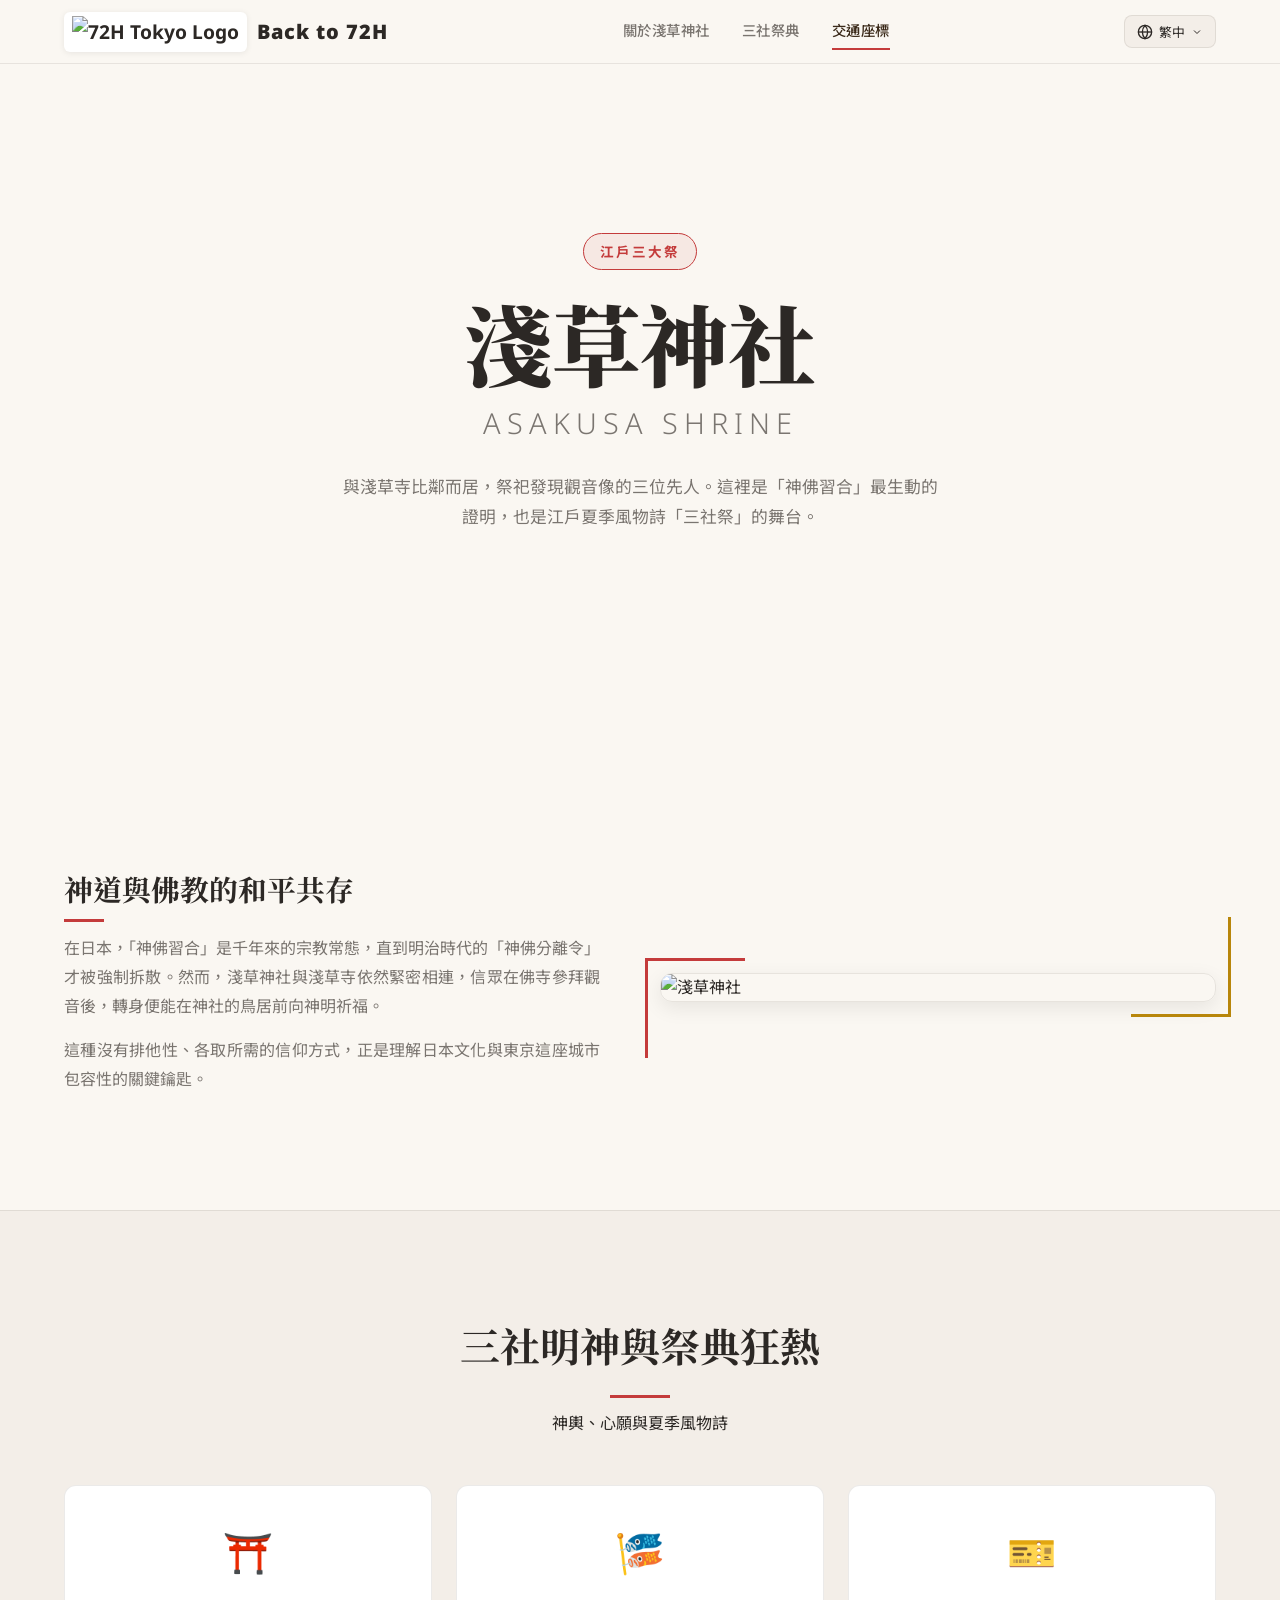
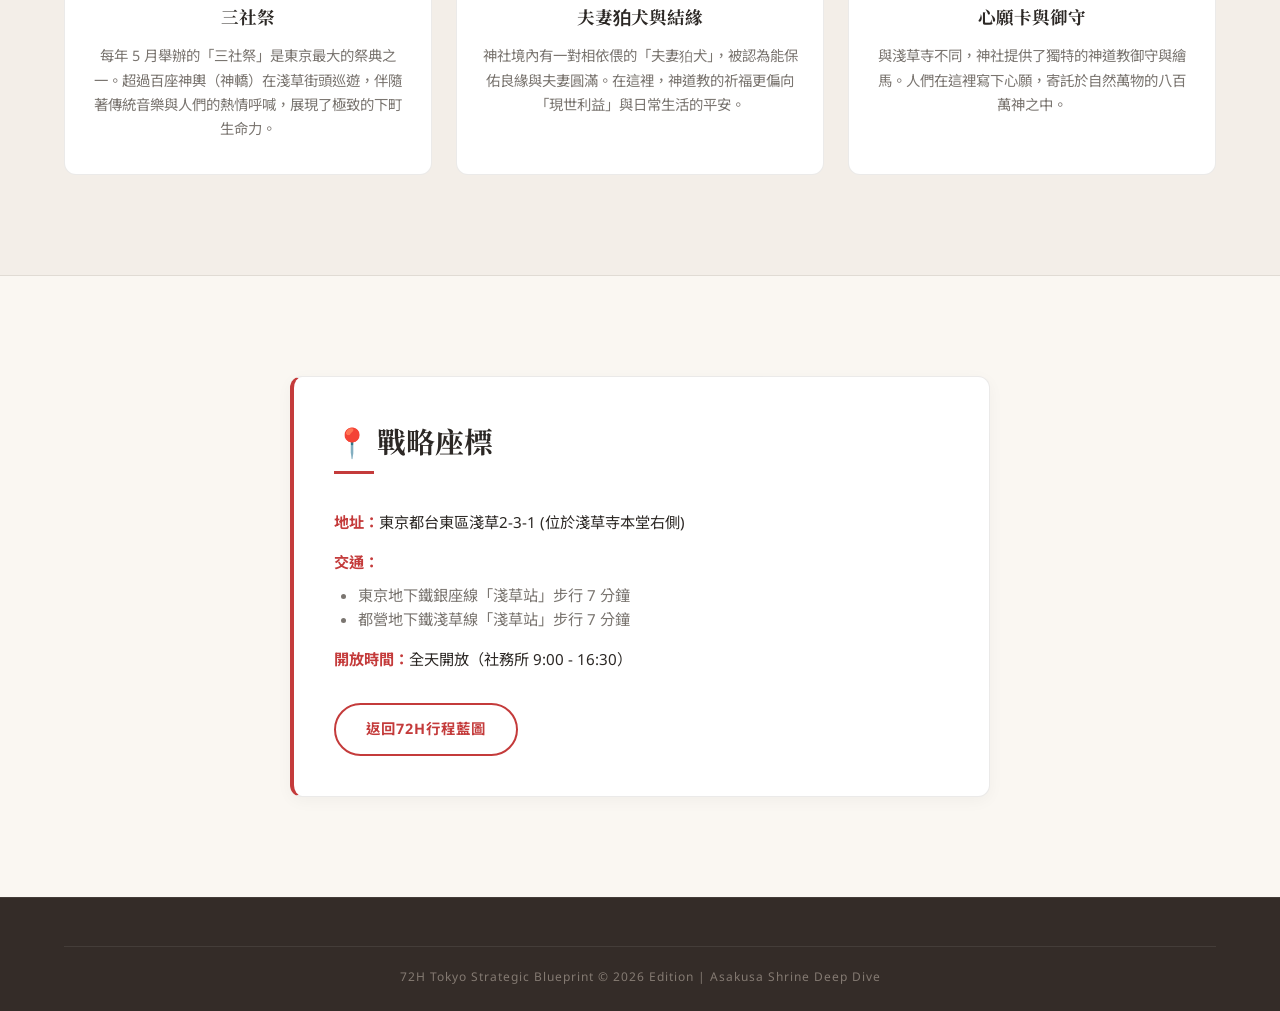
==== asakusa-shrine.html @ d0b73b8b "Add files via upload" ====
<!DOCTYPE html>
<html lang="zh-Hant">
<head>
  <meta charset="UTF-8">
  <meta name="viewport" content="width=device-width, initial-scale=1.0">
  <title data-i18n="as_page_title">淺草神社 Asakusa Shrine | 神佛習合的活歷史</title>
  <link rel="stylesheet" href="style.css">
  <link rel="stylesheet" href="kanda.css">
  <link rel="stylesheet" href="asakusa-shrine.css">
  <link rel="preconnect" href="https://fonts.googleapis.com">
  <link rel="preconnect" href="https://fonts.gstatic.com" crossorigin>
  <link href="https://fonts.googleapis.com/css2?family=Noto+Sans:wght@300;400;500;700;900&family=Noto+Sans+TC:wght@300;400;500;700;900&family=Noto+Serif+TC:wght@400;700;900&display=swap" rel="stylesheet">
</head>
<body class="kanda-page as-page">

  <!-- ========== HEADER ========== -->
  <header class="site-header" id="top">
    <div class="header-inner">
      <a href="index.html#sacred-spots" class="logo">
        <img src="images/mlogo.png" alt="72H Tokyo Logo" class="logo-img">
        <span class="logo-text" data-i18n="as_back">Back to 72H</span>
      </a>
      <nav class="main-nav" id="mainNav">
        <a href="#about" class="nav-link" data-i18n="as_nav_about">關於淺草神社</a>
        <a href="#cyber" class="nav-link" data-i18n="as_nav_cyber">三社祭典</a>
        <a href="#access" class="nav-link" data-i18n="as_nav_access">交通座標</a>
      </nav>
      <div class="lang-dropdown" id="langDropdown">
        <button class="lang-btn" id="langBtn" aria-label="Select language" aria-expanded="false">
          <svg class="lang-icon" viewBox="0 0 24 24" width="16" height="16" fill="none" stroke="currentColor" stroke-width="2"><circle cx="12" cy="12" r="10"/><path d="M2 12h20"/><path d="M12 2a15.3 15.3 0 0 1 4 10 15.3 15.3 0 0 1-4 10 15.3 15.3 0 0 1-4-10A15.3 15.3 0 0 1 12 2z"/></svg>
          <span class="lang-current">繁中</span>
          <svg class="lang-chevron" viewBox="0 0 24 24" width="12" height="12" fill="none" stroke="currentColor" stroke-width="2"><polyline points="6 9 12 15 18 9"/></svg>
        </button>
        <ul class="lang-menu" id="langMenu">
          <li><button class="lang-option active" data-lang="zh-Hant">繁體中文</button></li>
          <li><button class="lang-option" data-lang="zh-Hans">简体中文</button></li>
          <li><button class="lang-option" data-lang="en">English</button></li>
          <li><button class="lang-option" data-lang="vi">Tiếng Việt</button></li>
          <li><button class="lang-option" data-lang="id">Bahasa Indonesia</button></li>
          <li><button class="lang-option" data-lang="ja">日本語</button></li>
          <li><button class="lang-option" data-lang="ko">한국어</button></li>
        </ul>
      </div>
      <button class="menu-toggle" id="menuToggle" aria-label="Toggle menu">
        <span></span><span></span><span></span>
      </button>
    </div>
  </header>

  <!-- ========== HERO ========== -->
  <section class="kanda-hero">
    <div class="kanda-hero-bg as-bg"></div>
    <div class="kanda-hero-content fade-in stagger-1 visible">
      <div class="kanda-badge" data-i18n="as_badge">江戶三大祭</div>
      <h1 class="kanda-title" data-i18n="as_title">淺草神社</h1>
      <h2 class="kanda-subtitle" data-i18n="as_subtitle">Asakusa Shrine</h2>
      <p class="kanda-desc" data-i18n="as_desc">與淺草寺比鄰而居，祭祀發現觀音像的三位先人。這裡是「神佛習合」最生動的證明，也是江戶夏季風物詩「三社祭」的舞台。</p>
    </div>
  </section>

  <!-- ========== CONTENT: TRADITION x TECH ========== -->
  <section class="section kanda-section" id="about">
    <div class="container">
      <div class="kanda-grid">
        <div class="kanda-text-block fade-in stagger-2 visible">
          <h3 class="kanda-h3" data-i18n="as_about_h">神道與佛教的和平共存</h3>
          <p data-i18n="as_about_p1">在日本，「神佛習合」是千年來的宗教常態，直到明治時代的「神佛分離令」才被強制拆散。然而，淺草神社與淺草寺依然緊密相連，信眾在佛寺參拜觀音後，轉身便能在神社的鳥居前向神明祈福。</p>
          <p data-i18n="as_about_p2">這種沒有排他性、各取所需的信仰方式，正是理解日本文化與東京這座城市包容性的關鍵鑰匙。</p>
        </div>
        <div class="kanda-image-block fade-in stagger-3 visible">
          <img src="https://e-asakusa.jp/wp-content/uploads/AsakusaJinja1-1024x768.jpg" alt="淺草神社" class="kanda-img">
        </div>
      </div>
    </div>
  </section>

  <!-- ========== CYBER & OMAMORI ========== -->
  <section class="section kanda-cyber-section" id="cyber">
    <div class="container">
      <h2 class="section-title" data-i18n="as_exp_title">三社明神與祭典狂熱</h2>
      <p class="section-lead" data-i18n="as_exp_lead">神輿、心願與夏季風物詩</p>
      
      <div class="cyber-cards">
        <div class="cyber-card fade-in stagger-1 visible">
          <div class="cyber-icon">⛩️</div>
          <h4 data-i18n="as_exp_1_h">三社祭</h4>
          <p data-i18n="as_exp_1_p">每年 5 月舉辦的「三社祭」是東京最大的祭典之一。超過百座神輿（神轎）在淺草街頭巡遊，伴隨著傳統音樂與人們的熱情呼喊，展現了極致的下町生命力。</p>
        </div>
        <div class="cyber-card fade-in stagger-2 visible">
          <div class="cyber-icon">🎏</div>
          <h4 data-i18n="as_exp_2_h">夫妻狛犬與結緣</h4>
          <p data-i18n="as_exp_2_p">神社境內有一對相依偎的「夫妻狛犬」，被認為能保佑良緣與夫妻圓滿。在這裡，神道教的祈福更偏向「現世利益」與日常生活的平安。</p>
        </div>
        <div class="cyber-card fade-in stagger-3 visible">
          <div class="cyber-icon">🎫</div>
          <h4 data-i18n="as_exp_3_h">心願卡與御守</h4>
          <p data-i18n="as_exp_3_p">與淺草寺不同，神社提供了獨特的神道教御守與繪馬。人們在這裡寫下心願，寄託於自然萬物的八百萬神之中。</p>
        </div>
      </div>
    </div>
  </section>

  <!-- ========== ACCESS ========== -->
  <section class="section kanda-access" id="access">
    <div class="container">
      <div class="access-box fade-in stagger-1 visible">
        <h3 class="kanda-h3" data-i18n="as_access_h">戰略座標</h3>
        <ul class="access-list">
          <li><strong data-i18n="as_access_addr_l">地址：</strong><span data-i18n="as_access_addr_v">東京都台東區淺草2-3-1 (位於淺草寺本堂右側)</span></li>
          <li><strong data-i18n="as_access_trans_l">交通：</strong>
            <ul>
              <li data-i18n="as_access_trans_1">東京地下鐵銀座線「淺草站」步行 7 分鐘</li>
              <li data-i18n="as_access_trans_2">都營地下鐵淺草線「淺草站」步行 7 分鐘</li>
            </ul>
          </li>
          <li><strong data-i18n="as_access_time_l">開放時間：</strong><span data-i18n="as_access_time_v">全天開放（社務所 9:00 - 16:30）</span></li>
        </ul>
        <a href="index.html#sacred-spots" class="kanda-btn" data-i18n="as_btn_back">返回72H行程藍圖</a>
      </div>
    </div>
  </section>

  <!-- ========== FOOTER ========== -->
  <footer class="site-footer">
    <div class="footer-inner">
      <div class="footer-bottom">
        <p data-i18n="as_footer">72H Tokyo Strategic Blueprint &copy; 2026 Edition | Asakusa Shrine Deep Dive</p>
      </div>
    </div>
  </footer>

  <script src="script.js"></script>
</body>
</html>
---- style.css ----
﻿/* ==========================================
   72H Tokyo Strategic Blueprint - Stylesheet
   Washi Warm / 和紙暖白 Theme
   ========================================== */

/* ---------- Reset & Base ---------- */
*, *::before, *::after {
  margin: 0;
  padding: 0;
  box-sizing: border-box;
}

:root {
  /* --- Washi Warm: 和紙暖白多色調 --- */
  --clr-bg: #FAF7F2;
  --clr-surface: #FFFFFF;
  --clr-surface-2: #F3EEE8;
  --clr-border: rgba(60, 50, 40, 0.1);
  --clr-text: #2C2825;
  --clr-text-muted: #7A7570;
  --clr-accent: #C43B3B;
  --clr-accent-2: #D95050;
  --clr-gold: #B8860B;
  --clr-neon: #C43B3B;
  --clr-incense: #8B7355;
  --clr-shrine: #C43B3B;
  --clr-temple: #7B5EA7;
  --clr-food: #D4880E;
  --clr-sport: #3A8A68;
  --clr-eco: #2E7D96;
  --font-sans: 'Noto Sans', 'Noto Sans TC', -apple-system, BlinkMacSystemFont, sans-serif;
  --font-serif: 'Noto Serif TC', serif;
  --max-w: 1200px;
  --header-h: 64px;
}

html {
  font-family: var(--font-sans);
  background-color: var(--clr-bg);
  color: var(--clr-text);
  overflow-x: hidden;
}

body {
  font-family: var(--font-sans);
  background: var(--clr-bg);
  color: var(--clr-text);
  line-height: 1.7;
  overflow-x: hidden;
}

a {
  color: var(--clr-accent);
  text-decoration: none;
  transition: color 0.3s;
}
a:hover { color: var(--clr-neon); }

img { max-width: 100%; display: block; }

.container {
  max-width: var(--max-w);
  margin: 0 auto;
  padding: 0 24px;
}

/* ---------- Header ---------- */
.site-header {
  position: fixed;
  top: 0;
  left: 0;
  right: 0;
  z-index: 1000;
  background: rgba(250, 247, 242, 0.95);
  backdrop-filter: blur(16px);
  border-bottom: 1px solid var(--clr-border);
  box-shadow: 0 1px 8px rgba(0, 0, 0, 0.04);
  height: var(--header-h);
}

.header-inner {
  max-width: var(--max-w);
  margin: 0 auto;
  padding: 0 24px;
  display: flex;
  align-items: center;
  justify-content: space-between;
  height: 100%;
}

.logo {
  display: flex;
  align-items: center;
  gap: 10px;
  font-weight: 700;
  font-size: 1.2rem;
  color: var(--clr-text);
  text-decoration: none;
}
.logo:hover { color: var(--clr-accent); }
.logo:hover .logo-img {
  box-shadow: 0 2px 12px rgba(224, 96, 62, 0.18);
}
.logo-img {
  height: 40px;
  width: auto;
  object-fit: contain;
  background: var(--clr-surface);
  padding: 4px 8px;
  border-radius: 6px;
  box-shadow: 0 1px 6px rgba(0, 0, 0, 0.08);
  transition: box-shadow 0.3s;
}
.logo-text {
  color: var(--clr-text);
  font-weight: 900;
  font-size: 1.25rem;
  letter-spacing: 1px;
  transition: color 0.3s;
}
.logo:hover .logo-text {
  color: var(--clr-accent);
}

.main-nav {
  display: flex;
  gap: 32px;
}

.nav-link {
  color: var(--clr-text-muted);
  font-size: 0.9rem;
  font-weight: 500;
  letter-spacing: 0.5px;
  position: relative;
  padding: 4px 0;
}
.nav-link::after {
  content: '';
  position: absolute;
  bottom: -2px;
  left: 0;
  width: 0;
  height: 2px;
  background: var(--clr-accent);
  transition: width 0.3s;
}
.nav-link:hover { color: var(--clr-text); }
.nav-link:hover::after { width: 100%; }

.menu-toggle {
  display: none;
  flex-direction: column;
  gap: 5px;
  background: none;
  border: none;
  cursor: pointer;
  padding: 4px;
}
.menu-toggle span {
  display: block;
  width: 24px;
  height: 2px;
  background: var(--clr-text);
  transition: transform 0.3s, opacity 0.3s;
}

/* ---------- Language Dropdown ---------- */
.lang-dropdown {
  position: relative;
  z-index: 100;
}

.lang-btn {
  display: flex;
  align-items: center;
  gap: 6px;
  background: var(--clr-surface-2);
  border: 1px solid var(--clr-border);
  border-radius: 8px;
  padding: 6px 12px;
  color: var(--clr-text);
  font-size: 0.8rem;
  font-family: var(--font-sans);
  cursor: pointer;
  transition: border-color 0.3s, background 0.3s;
  white-space: nowrap;
}
.lang-btn:hover {
  border-color: var(--clr-accent);
  background: var(--clr-surface);
}

.lang-icon {
  flex-shrink: 0;
}

.lang-chevron {
  flex-shrink: 0;
  transition: transform 0.3s;
}

.lang-dropdown.open .lang-chevron {
  transform: rotate(180deg);
}

.lang-menu {
  display: none;
  position: absolute;
  top: calc(100% + 6px);
  left: auto;
  right: 0;
  min-width: 140px;
  background: var(--clr-surface);
  border: 1px solid var(--clr-border);
  border-radius: 10px;
  padding: 6px 0;
  list-style: none;
  box-shadow: 0 8px 24px rgba(0, 0, 0,0.1);
  overflow: hidden;
}

.lang-dropdown.open .lang-menu {
  display: block;
  animation: langFadeIn 0.2s ease;
}

@keyframes langFadeIn {
  from { opacity: 0; transform: translateY(-6px); }
  to { opacity: 1; transform: translateY(0); }
}

.lang-option {
  display: block;
  width: 100%;
  padding: 8px 16px;
  background: none;
  border: none;
  color: var(--clr-text-muted);
  font-size: 0.85rem;
  font-family: var(--font-sans);
  text-align: left;
  cursor: pointer;
  transition: background 0.2s, color 0.2s;
}
.lang-option:hover {
  background: rgba(196, 59, 59, 0.05);
  color: var(--clr-text);
}
.lang-option.active {
  color: var(--clr-accent);
  font-weight: 600;
}
.lang-option.active::before {
  content: '';
  display: inline-block;
  width: 6px;
  height: 6px;
  border-radius: 50%;
  background: var(--clr-accent);
  margin-right: 8px;
  vertical-align: middle;
}

/* ---------- Hero ---------- */
.hero {
  position: relative;
  min-height: 100vh;
  display: flex;
  align-items: center;
  justify-content: center;
  text-align: center;
  background: #2C2420;
  overflow: hidden;
}

/* Video background */
.hero-video {
  position: absolute;
  top: 50%;
  left: 50%;
  min-width: 100%;
  min-height: 100%;
  width: auto;
  height: auto;
  transform: translate(-50%, -50%);
  object-fit: cover;
  z-index: 0;
}

/* Sunset tint overlay on top of video */
.hero-overlay {
  position: absolute;
  top: 0;
  left: 0;
  width: 100%;
  height: 100%;
  z-index: 1;
  background:
    linear-gradient(180deg,
      rgba(251, 232, 200, 0.25) 0%,
      rgba(224, 144, 96, 0.2) 30%,
      rgba(160, 90, 110, 0.35) 60%,
      rgba(61, 47, 82, 0.7) 100%
    );
  pointer-events: none;
}

.hero-content {
  position: relative;
  z-index: 2;
  padding: 0 24px;
}

.hero-tag {
  font-size: 0.75rem;
  letter-spacing: 3px;
  text-transform: uppercase;
  color: rgba(255, 255, 255, 0.75);
  margin-bottom: 24px;
  text-shadow: 0 1px 6px rgba(0, 0, 0, 0.4);
}

.hero-title {
  font-family: var(--font-serif);
  font-size: clamp(2.5rem, 6vw, 4.5rem);
  font-weight: 900;
  line-height: 1.2;
  margin-bottom: 12px;
  color: #FFFFFF;
  -webkit-text-fill-color: unset;
  text-shadow: 0 2px 16px rgba(0, 0, 0, 0.5);
}

.hero-subtitle {
  font-family: var(--font-serif);
  font-size: clamp(1.2rem, 3vw, 2rem);
  font-weight: 400;
  color: #FCDCB4;
  margin-bottom: 20px;
  text-shadow: 0 1px 8px rgba(0, 0, 0, 0.4);
}

.hero-desc {
  font-size: 1rem;
  color: rgba(255, 255, 255, 0.88);
  max-width: 600px;
  margin: 0 auto 32px;
  line-height: 1.8;
  text-shadow: 0 1px 6px rgba(0, 0, 0, 0.4);
}

.hero-cta {
  display: inline-block;
  padding: 14px 36px;
  border: 2px solid rgba(255, 255, 255, 0.8);
  color: #fff;
  border-radius: 50px;
  font-weight: 600;
  font-size: 0.95rem;
  letter-spacing: 1px;
  box-shadow: 0 2px 12px rgba(0, 0, 0, 0.1);
  transition: all 0.3s;
  background: rgba(255, 255, 255, 0.12);
  backdrop-filter: blur(4px);
}
.hero-cta:hover {
  background: rgba(255, 255, 255, 0.9);
  color: #4A3040;
  border-color: #fff;
  box-shadow: 0 4px 20px rgba(0, 0, 0, 0.15);
}

/* ---------- Sections ---------- */
section[id], .religion-section[id], div[id] {
  scroll-margin-top: 100px;
}
.section {
  padding: 100px 0;
}

.section-title {
  font-family: var(--font-serif);
  font-size: clamp(1.8rem, 4vw, 2.5rem);
  font-weight: 700;
  text-align: center;
  margin-bottom: 12px;
  color: inherit;
  position: relative;
}
.section-title::after {
  content: '';
  display: block;
  width: 60px;
  height: 3px;
  background: var(--clr-accent);
  margin: 16px auto 0;
}

.section-lead {
  text-align: center;
  color: inherit;
  opacity: 0.7;
  font-size: 1rem;
  max-width: 600px;
  margin: 0 auto 48px;
}

/* ===== Section Color Zones: Sunset → Night narrative ===== */

/* --- Intro: 接續 Hero 暮色，深暖底 --- */
.section-intro {
  background: linear-gradient(180deg, #3D2F52 0%, #463A54 40%, #4A3D50 100%);
  color: #F0EAE0;
}
.section-intro .section-title::after { background: #FCDCB4; }

/* --- Itinerary: 暖米色呼吸區 --- */
.section-itinerary {
  background: #FAF7F2;
  color: var(--clr-text);
}

/* --- Themes: 深棕暖色文化帶 --- */
.section-themes {
  background: linear-gradient(180deg, #3E302A 0%, #44352E 50%, #3E302A 100%);
  color: #F0EAE0;
}
.section-themes .section-title::after { background: #D4880E; }

/* --- Mapping: 暖米回歸 --- */
.section-mapping {
  padding: 80px 0;
  background: #FAF7F2;
  color: var(--clr-text);
}

/* --- Budget: 淡灰米 --- */
.section-budget {
  background: #F3EEE8;
  color: var(--clr-text);
}

/* --- Team: 暖白 --- */
.section-team {
  background: #FAF7F2;
  color: var(--clr-text);
}

/* --- Closing: 回到黃昏 → 暮色 --- */
.section-closing {
  text-align: center;
  padding: 120px 0;
  background:
    linear-gradient(180deg, #FAF7F2 0%, #EDB07A 25%, #C97060 50%, #A05A6E 75%, #4A3D50 100%);
  color: #F0EAE0;
}

/* --- Footer: 深暖收尾 --- */
.site-footer {
  background: #342C28;
  border-top: 1px solid rgba(255, 255, 255, 0.08);
  padding: 48px 0 24px;
  color: #D4C8BC;
}

/* ---------- Core Areas ---------- */
.core-areas {
  display: grid;
  grid-template-columns: repeat(5, 1fr);
  gap: 16px;
  margin-bottom: 48px;
}

.area-card {
  background: rgba(255, 255, 255, 0.08);
  border: 1px solid rgba(255, 255, 255, 0.12);
  border-radius: 12px;
  padding: 28px 16px;
  text-align: center;
  box-shadow: 0 2px 12px rgba(0, 0, 0, 0.1);
  transition: transform 0.3s, border-color 0.3s, box-shadow 0.3s;
}
.area-card:hover {
  transform: translateY(-4px);
  border-color: rgba(252, 220, 180, 0.5);
  box-shadow: 0 8px 24px rgba(0, 0, 0, 0.15);
}

.area-icon {
  font-size: 2rem;
  margin-bottom: 12px;
}

.area-card h3 {
  font-size: 1.1rem;
  margin-bottom: 4px;
  color: #F0EAE0;
}

.area-card p {
  font-size: 0.8rem;
  color: rgba(240, 234, 224, 0.6);
}

.dual-track {
  display: grid;
  grid-template-columns: 1fr 1fr;
  gap: 24px;
}

.track {
  background: rgba(255, 255, 255, 0.08);
  border: 1px solid rgba(255, 255, 255, 0.12);
  border-radius: 12px;
  padding: 28px;
  box-shadow: 0 2px 12px rgba(0, 0, 0, 0.1);
}

.track h4 {
  color: #FCDCB4;
  font-size: 1rem;
  margin-bottom: 8px;
}

.track p {
  font-size: 0.9rem;
  color: rgba(240, 234, 224, 0.65);
}

/* ---------- Itinerary ---------- */
.section-itinerary .section-lead { opacity: 1; color: var(--clr-text-muted); }

.map-container {
  margin-bottom: 48px;
  background: var(--clr-surface);
  border-radius: 16px;
  overflow: hidden;
  border: 1px solid var(--clr-border);
  padding: 4px;
  box-shadow: 0 12px 35px rgba(0, 0, 0,0.08);
}

.map-wrapper {
  position: relative;
  width: 100%;
}

#tokyo-topology-map {
  height: 720px;
  width: 100%;
  border-radius: 12px;
  z-index: 1;
}

/* Map header inside itinerary section */
.map-header {
  text-align: center;
  padding: 20px 20px 0;
}
.map-header h3 {
  font-size: 1.15rem;
  font-weight: 800;
  color: var(--clr-text);
  margin: 0 0 8px;
  letter-spacing: 1.5px;
}
.map-subtitle {
  font-size: 0.85rem;
  color: var(--clr-text-muted);
  margin-bottom: 12px;
  line-height: 1.6;
}

/* Floating home button */
.home-floating-btn {
  position: absolute;
  bottom: 30px;
  right: 30px;
  z-index: 1000;
  background: rgba(255, 255, 255, 0.96);
  backdrop-filter: blur(12px);
  -webkit-backdrop-filter: blur(12px);
  border: 1px solid var(--clr-border);
  border-radius: 30px;
  padding: 12px 24px;
  font-size: 14px;
  font-weight: 700;
  font-family: var(--font-sans);
  color: var(--clr-text);
  cursor: pointer;
  box-shadow: 0 4px 16px rgba(0, 0, 0, 0.08);
  display: flex;
  align-items: center;
  gap: 8px;
  transition: all 0.3s cubic-bezier(0.25, 0.8, 0.25, 1);
}
.home-floating-btn:hover {
  background: var(--clr-surface-2);
  transform: translateY(-4px);
  box-shadow: 0 8px 24px rgba(0, 0, 0, 0.12);
  border-color: var(--clr-accent);
  color: var(--clr-accent);
}
.home-floating-btn:active {
  transform: translateY(0);
}

/* Leaflet route marker system */
.map-marker-shell {
  background: transparent;
  border: 0;
}

.map-marker-pin {
  width: 30px;
  height: 30px;
  position: relative;
  display: grid;
  place-items: center;
  background: var(--pin-color);
  border:  solid #2a2a35;
  border-radius: 50% 50% 50% 0;
  transform: rotate(-45deg);
  box-shadow: 0 8px 18px rgba(15, 23, 42, 0.22), 0 0 0 4px color-mix(in srgb, var(--pin-color), transparent 78%);
}

.map-marker-pin span {
  transform: rotate(45deg);
  color: #fff;
  font-size: 12px;
  font-weight: 900;
  line-height: 1;
}

.map-marker-base {
  border-radius: 8px 8px 8px 0;
}

.map-marker-shrine,
.map-marker-temple {
  box-shadow: 0 8px 20px rgba(180, 83, 9, 0.28), 0 0 0 4px rgba(255, 237, 213, 0.84);
}

/* Leaflet popup overrides - card style with image */
.map-custom-popup .leaflet-popup-content-wrapper {
  padding: 0 !important;
  overflow: hidden;
  border-radius: 14px !important;
  box-shadow: 0 10px 25px rgba(0, 0, 0,0.2) !important;
  font-family: var(--font-sans);
}
.map-custom-popup .leaflet-popup-content {
  margin: 0 !important;
  width: 300px !important;
}
.map-custom-popup .leaflet-popup-tip {
  background: var(--clr-surface);
}
.map-popup-card-img {
  width: 100%;
  height: 160px;
  object-fit: cover;
  display: block;
}
.map-popup-card-body {
  padding: 18px;
}
.map-popup-title {
  font-weight: 800;
  font-size: 17px;
  margin-bottom: 10px;
  padding-bottom: 8px;
  border-bottom: 1px solid var(--clr-border);
  display: flex;
  align-items: center;
  gap: 6px;
  letter-spacing: 0.5px;
}
.map-popup-yamanote { color: #2A5CAA; }
.map-popup-shitamachi { color: #E85D3E; }
.map-popup-transit { color: #6B7280; }
.map-popup-shrine { color: #B45309; }
.map-popup-temple { color: #7C3AED; }
.map-popup-landmark { color: #2A5CAA; }
.map-popup-base { color: var(--clr-text); }
.map-popup-food { color: #D97706; }

/* Popup badge */
.map-popup-badge {
  font-size: 11px;
  padding: 2px 6px;
  border-radius: 4px;
  color: #fff;
  font-weight: 500;
  flex-shrink: 0;
}
.map-badge-yamanote { background: #2A5CAA; }
.map-badge-shitamachi { background: #E85D3E; }
.map-badge-transit { background: #6B7280; }
.map-badge-shrine { background: #B45309; }
.map-badge-temple { background: #7C3AED; }
.map-badge-landmark { background: #2A5CAA; }
.map-badge-base { background: var(--clr-text); }
.map-badge-food { background: #D97706; }

.map-popup-meta {
  display: inline-block;
  margin-bottom: 10px;
  padding: 4px 8px;
  background: var(--clr-surface);
  border: 1px solid var(--clr-border);
  border-radius: 999px;
  color: var(--clr-text-muted);
  font-size: 11px;
  font-weight: 800;
  letter-spacing: 0.3px;
}

.map-popup-desc {
  font-size: 13px;
  color: var(--clr-text);
  line-height: 1.6;
  text-align: justify;
}

/* Map legend */
.map-legend {
  padding: 15px;
  background: rgba(255, 255, 255, 0.95);
  backdrop-filter: blur(5px);
  border-radius: 10px;
  box-shadow: 0 2px 12px rgba(0, 0, 0, 0.08);
  font-family: var(--font-sans);
  font-size: 13px;
  color: var(--clr-text);
  line-height: 1.7;
  border: 1px solid var(--clr-border);
}
.map-legend-heading {
  display: block;
  font-size: 14px;
  margin-bottom: 8px;
  padding-bottom: 4px;
  border-bottom: 1px solid var(--clr-border);
}
.map-legend-item {
  display: flex;
  align-items: center;
  gap: 10px;
  margin-bottom: 3px;
}
.map-legend-dot {
  width: 14px;
  height: 14px;
  border-radius: 50%;
  flex-shrink: 0;
}
.map-legend-line {
  width: 22px;
  height: 4px;
  border-radius: 2px;
  flex-shrink: 0;
}

.map-legend-line-dash {
  height: 0;
  background: transparent !important;
  border-top: 4px dashed #5F6C7B;
  color: #5F6C7B;
}

.map-legend-diamond {
  width: 15px;
  height: 15px;
  flex-shrink: 0;
  background: linear-gradient(135deg, #FFE8A3, #D4AF37 55%, #8A5A00);
  border:  solid #2a2a35;
  transform: rotate(45deg);
  box-shadow: 0 0 0 1px rgba(138, 90, 0, 0.32);
}

.map-scale-hint {
  max-width: 300px;
  padding: 10px 13px;
  background: rgba(44, 40, 37, 0.88);
  color: #fff;
  border-radius: 10px;
  box-shadow: 0 4px 12px rgba(0, 0, 0, 0.12);
  font-family: var(--font-sans);
  font-size: 12px;
  line-height: 1.55;
}

.tokyo-macro-shell {
  background: transparent;
  border: 0;
}

.tokyo-macro-diamond {
  width: 62px;
  height: 62px;
  display: grid;
  place-items: center;
  border:  solid #2a2a35;
  background: linear-gradient(135deg, #FFF4BC 0%, #D4AF37 52%, #7A4D00 100%);
  color: #1F2937;
  transform: rotate(45deg);
  box-shadow: 0 0 0 6px rgba(212, 175, 55, 0.22), 0 16px 34px rgba(0, 0, 0,0.3);
  cursor: pointer;
}

.tokyo-macro-diamond span {
  display: block;
  transform: rotate(-45deg);
  font-size: 11px;
  font-weight: 900;
  letter-spacing: 0;
  text-transform: uppercase;
}

.map-note {
  padding: 8px 16px;
  font-size: 0.8rem;
  color: var(--clr-text-muted);
  text-align: center;
}

.day-block {
  margin-bottom: 48px;
  background: var(--clr-surface);
  border: 1px solid var(--clr-border);
  border-radius: 16px;
  overflow: hidden;
  box-shadow: 0 2px 12px rgba(0, 0, 0, 0.06);
}

.day-header {
  display: flex;
  align-items: center;
  gap: 16px;
  padding: 20px 28px;
  background: var(--clr-surface-2);
  border-bottom: 1px solid var(--clr-border);
}

.day-num {
  background: var(--clr-accent);
  color: #fff;
  font-weight: 700;
  font-size: 0.85rem;
  padding: 6px 16px;
  border-radius: 20px;
  letter-spacing: 1px;
}

.day-title {
  font-family: var(--font-serif);
  font-size: 1.2rem;
  font-weight: 600;
  color: var(--clr-text);
}

.day-content {
  padding: 28px;
}

/* Timeline */
.timeline {
  position: relative;
  padding-left: 48px;
}
.timeline::before {
  content: '';
  position: absolute;
  left: 18px;
  top: 0;
  bottom: 0;
  width: 2px;
  background: rgba(196, 59, 59, 0.15);
}

.tl-item {
  position: relative;
  display: flex;
  gap: 16px;
  margin-bottom: 28px;
}
.tl-item:last-child { margin-bottom: 0; }

.tl-icon {
  position: absolute;
  left: -48px;
  width: 36px;
  height: 36px;
  border-radius: 50%;
  display: flex;
  align-items: center;
  justify-content: center;
  font-size: 1rem;
  background: var(--clr-surface);
  border: 2px solid var(--clr-border);
  z-index: 1;
}
.tl-icon.transport { border-color: var(--clr-eco); }
.tl-icon.meal { border-color: var(--clr-food); }
.tl-icon.explore { border-color: var(--clr-accent); }
.tl-icon.base { border-color: var(--clr-gold); }
.tl-icon.tip { border-color: var(--clr-sport); }

/* Inline food recommendations inside timeline body */
.tl-reco {
  margin: 10px 0;
  border: 1px solid var(--clr-border);
  border-radius: 10px;
  overflow: hidden;
  background: var(--clr-surface-2);
}
.tl-reco-item {
  display: flex;
  align-items: center;
  gap: 10px;
  padding: 9px 14px;
  font-size: 0.82rem;
  color: var(--clr-text-muted);
  line-height: 1.45;
}
.tl-reco-item + .tl-reco-item {
  border-top: 1px solid var(--clr-border);
}
.tl-reco-tag {
  flex-shrink: 0;
  font-size: 0.68rem;
  font-weight: 700;
  padding: 2px 9px;
  border-radius: 10px;
  background: rgba(212, 136, 14, 0.1);
  color: var(--clr-food);
  white-space: nowrap;
}
.tl-reco-text {
  flex: 1;
  min-width: 0;
}
.tl-reco-price {
  flex-shrink: 0;
  font-size: 0.75rem;
  font-weight: 700;
  color: var(--clr-gold);
  white-space: nowrap;
}
@media (max-width: 480px) {
  .tl-reco-item { flex-wrap: wrap; gap: 3px 8px; }
  .tl-reco-text { flex-basis: 100%; order: 3; }
}

.tl-body h4 {
  font-size: 1rem;
  margin-bottom: 4px;
  color: var(--clr-text);
}

.tl-body p {
  font-size: 0.9rem;
  color: var(--clr-text-muted);
  margin-bottom: 8px;
}

.tabelog-link {
  display: inline-block;
  margin-top: 8px;
  margin-bottom: 8px;
  font-size: 0.8rem;
  font-weight: 700;
  color: #fff;
  background-color: #E85D3E;
  padding: 6px 14px;
  border-radius: 6px;
  text-decoration: none;
  transition: background-color 0.3s, transform 0.2s;
}

.tabelog-link:hover {
  background-color: #C43B3B;
  transform: translateY(-2px);
  color: #fff;
}

.tag {
  display: inline-block;
  font-size: 0.7rem;
  font-weight: 600;
  padding: 3px 10px;
  border-radius: 20px;
  letter-spacing: 0.5px;
}
.tag-transport { background: rgba(46, 125, 150, 0.1); color: var(--clr-eco); }
.tag-food { background: rgba(212, 136, 14, 0.1); color: var(--clr-food); }
.tag-culture { background: rgba(196, 59, 59, 0.1); color: var(--clr-accent); }
.tag-stay { background: rgba(184, 134, 11, 0.1); color: var(--clr-gold); }
.tag-tip { background: rgba(58, 138, 104, 0.1); color: var(--clr-sport); }

/* ---------- Themes ---------- */
.section-themes .section-lead { opacity: 1; color: rgba(240, 234, 224, 0.65); }

/* Religion Deep Dive */
.religion-deep-dive {
  max-width: 960px;
  margin: 0 auto;
}

.religion-hero-card {
  background: rgba(255, 255, 255, 0.06);
  border: 1px solid rgba(255, 255, 255, 0.1);
  border-left: 4px solid var(--clr-temple);
  border-radius: 16px;
  padding: 36px 40px;
  margin-bottom: 32px;
  box-shadow: 0 2px 12px rgba(0, 0, 0, 0.15);
}

.religion-hero-header {
  display: flex;
  align-items: center;
  gap: 20px;
  margin-bottom: 20px;
}

.religion-hero-icon {
  font-size: 3rem;
  line-height: 1;
  flex-shrink: 0;
  width: 72px;
  height: 72px;
  display: flex;
  align-items: center;
  justify-content: center;
  background: linear-gradient(135deg, rgba(123, 94, 167, 0.1), rgba(196, 59, 59, 0.06));
  border-radius: 16px;
  border: 1px solid rgba(123, 94, 167, 0.15);
}

.religion-hero-header h3 {
  font-size: 1.8rem;
  font-weight: 700;
  letter-spacing: 3px;
  text-transform: uppercase;
  color: #F0EAE0;
  margin-bottom: 2px;
}

.religion-hero-header .theme-subtitle {
  font-size: 0.95rem;
  color: #D4A0D0;
  font-weight: 500;
}

.religion-hero-intro {
  font-size: 1rem;
  color: rgba(240, 234, 224, 0.7);
  line-height: 1.9;
  text-align: justify;
}

/* Religion section blocks */
.religion-section {
  background: rgba(255, 255, 255, 0.06);
  border: 1px solid rgba(255, 255, 255, 0.1);
  border-radius: 16px;
  padding: 32px 36px;
  margin-bottom: 28px;
  box-shadow: 0 2px 8px rgba(0, 0, 0, 0.12);
}

.religion-section-title {
  font-family: var(--font-serif);
  font-size: 1.25rem;
  font-weight: 700;
  color: #F0EAE0;
  margin-bottom: 8px;
  position: relative;
  padding-left: 16px;
}
.religion-section-title::before {
  content: '';
  position: absolute;
  left: 0;
  top: 4px;
  bottom: 4px;
  width: 4px;
  border-radius: 2px;
  background: linear-gradient(180deg, var(--clr-shrine), var(--clr-temple));
}

.religion-section-desc {
  font-size: 0.9rem;
  color: rgba(240, 234, 224, 0.6);
  margin-bottom: 20px;
  padding-left: 16px;
}

/* Religion lifecycle */
.religion-lifecycle {
  display: flex;
  gap: 16px;
  margin-bottom: 0;
}

.lifecycle-item {
  flex: 1;
  background: rgba(255, 255, 255, 0.05);
  border-radius: 12px;
  padding: 24px 20px;
  text-align: center;
  transition: transform 0.3s, box-shadow 0.3s;
}
.lifecycle-item:hover {
  transform: translateY(-3px);
  box-shadow: 0 6px 20px rgba(0, 0, 0, 0.2);
}

.lc-label {
  display: inline-block;
  width: 44px;
  height: 44px;
  line-height: 44px;
  border-radius: 50%;
  font-weight: 700;
  font-size: 1.1rem;
  margin-bottom: 12px;
}

.lifecycle-item:nth-child(1) .lc-label { background: var(--clr-shrine); color: #fff; }
.lifecycle-item:nth-child(2) .lc-label { background: var(--clr-gold); color: #fff; }
.lifecycle-item:nth-child(3) .lc-label { background: var(--clr-temple); color: #fff; }

.lifecycle-item p {
  font-size: 0.85rem;
  color: rgba(240, 234, 224, 0.65);
  line-height: 1.6;
  text-align: left;
}

/* Comparison table - expanded */
.compare-table {
  display: grid;
  grid-template-columns: 1fr 1fr;
  gap: 16px;
}

.compare-col {
  background: rgba(255, 255, 255, 0.05);
  border-radius: 12px;
  padding: 24px;
  transition: transform 0.3s;
}
.compare-col:hover {
  transform: translateY(-2px);
}

.compare-header {
  display: flex;
  align-items: center;
  gap: 10px;
  margin-bottom: 16px;
  padding-bottom: 12px;
  border-bottom: 2px solid rgba(255, 255, 255, 0.1);
}

.compare-icon {
  font-size: 1.5rem;
}

.compare-col h4 {
  font-size: 1rem;
  margin-bottom: 0;
  color: var(--clr-gold);
  font-weight: 700;
}

.compare-shinto .compare-header { border-bottom-color: var(--clr-shrine); }
.compare-shinto h4 { color: #E88080; }
.compare-buddhism .compare-header { border-bottom-color: var(--clr-temple); }
.compare-buddhism h4 { color: #D4A0D0; }

.compare-list {
  list-style: none;
  padding: 0;
  margin: 0;
}

.compare-list li {
  padding: 8px 0;
  border-bottom: 1px solid rgba(255, 255, 255, 0.08);
  font-size: 0.85rem;
  color: rgba(240, 234, 224, 0.65);
  line-height: 1.5;
}
.compare-list li:last-child { border-bottom: none; }

.compare-col p {
  font-size: 0.85rem;
  color: rgba(240, 234, 224, 0.65);
  line-height: 1.6;
}

/* Religion spots grid */
.religion-spots-grid {
  display: grid;
  grid-template-columns: 1fr 1fr;
  gap: 16px;
}

.religion-spot-card {
  background: rgba(255, 255, 255, 0.05);
  border-radius: 12px;
  padding: 24px;
  border-left: 3px solid transparent;
  transition: transform 0.3s, box-shadow 0.3s;
}
.religion-spot-card:hover {
  transform: translateY(-3px);
  box-shadow: 0 6px 20px rgba(0, 0, 0, 0.2);
}

.religion-spot-card.spot-shrine {
  border-left-color: var(--clr-shrine);
}
.religion-spot-card.spot-temple {
  border-left-color: var(--clr-temple);
}

.spot-badge {
  display: inline-block;
  font-size: 0.7rem;
  font-weight: 600;
  padding: 3px 10px;
  border-radius: 20px;
  letter-spacing: 0.5px;
  margin-bottom: 8px;
}
.spot-shrine .spot-badge {
  background: rgba(196, 59, 59, 0.2);
  color: #E88080;
}
.spot-temple .spot-badge {
  background: rgba(123, 94, 167, 0.2);
  color: #D4A0D0;
}

.religion-spot-card h5 {
  font-family: var(--font-serif);
  font-size: 1.1rem;
  font-weight: 700;
  color: #F0EAE0;
  margin-bottom: 4px;
}

.spot-location {
  font-size: 0.75rem;
  color: rgba(240, 234, 224, 0.5);
  margin-bottom: 10px;
  letter-spacing: 0.5px;
}

.spot-desc {
  font-size: 0.85rem;
  color: rgba(240, 234, 224, 0.65);
  line-height: 1.7;
}

/* Spot Image Hover Effects */
.spot-kanda, .spot-asakusa-shrine, .spot-asakusa-temple, .spot-meiji {
  position: relative;
  overflow: hidden;
}

.spot-kanda::before, .spot-asakusa-shrine::before, .spot-asakusa-temple::before, .spot-meiji::before {
  content: '';
  position: absolute;
  top: 0;
  left: 0;
  width: 100%;
  height: 100%;
  background-size: cover;
  background-position: center;
  transform: translateY(100%);
  transition: transform 0.5s cubic-bezier(0.25, 0.8, 0.25, 1);
  z-index: 0;
}

.spot-kanda::before {
  background-image: linear-gradient(to top, rgba(0, 0, 0,0.7) 0%, rgba(0, 0, 0,0.2) 100%), url('https://img.shoplineapp.com/media/image_clips/683176afa80cd6000a34dceb/original.jpg?1748072110');
}

.spot-asakusa-shrine::before {
  background-image: linear-gradient(to top, rgba(0, 0, 0,0.7) 0%, rgba(0, 0, 0,0.2) 100%), url('https://e-asakusa.jp/wp-content/uploads/AsakusaJinja1-1024x768.jpg');
}

.spot-asakusa-temple::before {
  background-image: linear-gradient(to top, rgba(0, 0, 0,0.7) 0%, rgba(0, 0, 0,0.2) 100%), url('https://www.urielshen.com/image/catalog/02-TOURHEADM/08JAPAN/02east33/%E9%87%91%E9%BE%8D%E5%B1%B1%E6%B7%BA%E8%8D%89%E5%AF%BAM.jpg?v=1710481200');
}

.spot-meiji::before {
  background-image: linear-gradient(to top, rgba(0, 0, 0,0.7) 0%, rgba(0, 0, 0,0.2) 100%), url('https://storage.googleapis.com/p_64187c91529751506337b4e8/0de97a06-ce81-432b-98f0-f3b6a6c26ed8/%E2%91%A2.webp');
}

.spot-kanda:hover::before, .spot-asakusa-shrine:hover::before, .spot-asakusa-temple:hover::before, .spot-meiji:hover::before {
  transform: translateY(0);
}

.spot-kanda > *, .spot-asakusa-shrine > *, .spot-asakusa-temple > *, .spot-meiji > * {
  position: relative;
  z-index: 1;
  transition: color 0.4s ease, text-shadow 0.4s ease;
}

.spot-kanda:hover h5, .spot-asakusa-shrine:hover h5, .spot-asakusa-temple:hover h5, .spot-meiji:hover h5,
.spot-kanda:hover .spot-location, .spot-asakusa-shrine:hover .spot-location, .spot-asakusa-temple:hover .spot-location, .spot-meiji:hover .spot-location,
.spot-kanda:hover .spot-desc, .spot-asakusa-shrine:hover .spot-desc, .spot-asakusa-temple:hover .spot-desc, .spot-meiji:hover .spot-desc {
  color: #fff;
  text-shadow: 0 2px 6px rgba(0, 0, 0,0.8);
}

.spot-kanda:hover .spot-badge, .spot-asakusa-shrine:hover .spot-badge, .spot-meiji:hover .spot-badge {
  background: rgba(196, 59, 59, 0.9);
  color: #fff;
}

.spot-asakusa-temple:hover .spot-badge {
  background: rgba(123, 94, 167, 0.9);
  color: #fff;
}

/* Religion insight / blockquote */
.religion-insight {
  margin-top: 8px;
  padding: 0;
}

.religion-insight blockquote {
  background: rgba(255, 255, 255, 0.04);
  border: 1px solid rgba(255, 255, 255, 0.08);
  border-left: 4px solid var(--clr-temple);
  border-radius: 12px;
  padding: 28px 32px;
  font-family: var(--font-serif);
  font-size: 0.95rem;
  color: #F0EAE0;
  line-height: 2;
  font-style: italic;
  position: relative;
  box-shadow: 0 2px 8px rgba(0, 0, 0, 0.12);
}

.religion-insight blockquote::before {
  content: '\201C';
  position: absolute;
  top: 12px;
  left: 16px;
  font-size: 3rem;
  color: rgba(212, 160, 208, 0.15);
  font-family: Georgia, serif;
  line-height: 1;
}

/* ---------- Quadrant Chart ---------- */

.quadrant-chart {
  position: relative;
  max-width: 600px;
  margin: 0 auto;
  aspect-ratio: 1;
  display: flex;
  align-items: center;
  justify-content: center;
}

.quadrant-axis-y {
  position: absolute;
  left: 0;
  top: 0;
  bottom: 0;
  width: 1px;
  left: 50%;
  background: rgba(44, 40, 37, 0.15);
}

.axis-label-top,
.axis-label-bottom {
  position: absolute;
  left: 50%;
  transform: translateX(-50%);
  font-size: 0.75rem;
  color: var(--clr-text-muted);
  white-space: nowrap;
  letter-spacing: 1px;
}
.axis-label-top { top: -30px; }
.axis-label-bottom { bottom: -30px; }

.quadrant-axis-x {
  position: absolute;
  top: 50%;
  left: 0;
  right: 0;
  height: 1px;
  background: rgba(44, 40, 37, 0.15);
}

.axis-label-left,
.axis-label-right {
  position: absolute;
  top: 50%;
  transform: translateY(-50%);
  font-size: 0.75rem;
  color: var(--clr-text-muted);
  letter-spacing: 1px;
}
.axis-label-left { left: -40px; }
.axis-label-right { right: -40px; }

.quadrant-grid {
  position: relative;
  width: 100%;
  height: 100%;
}

.q-item {
  position: absolute;
  background: var(--clr-surface);
  border: 1px solid var(--clr-border);
  border-radius: 10px;
  padding: 16px 20px;
  text-align: center;
  box-shadow: 0 2px 8px rgba(0, 0, 0, 0.06);
  transition: transform 0.3s, border-color 0.3s;
}
.q-item:hover {
  transform: scale(1.05);
  border-color: var(--clr-accent);
}

.q-item strong {
  display: block;
  font-size: 0.9rem;
  margin-bottom: 4px;
  color: var(--clr-text);
}
.q-item span {
  font-size: 0.75rem;
  color: var(--clr-text-muted);
}

.q-tl { top: 10%; left: 5%; }
.q-tc { top: 15%; left: 35%; }
.q-tr { top: 10%; right: 5%; }
.q-br { bottom: 10%; right: 5%; }

/* ---------- Budget ---------- */
.section-budget .section-lead { opacity: 1; color: var(--clr-text-muted); }

.budget-grid {
  display: grid;
  grid-template-columns: 1fr 1fr 1fr;
  gap: 24px;
}

.budget-card {
  background: var(--clr-surface);
  border: 1px solid var(--clr-border);
  border-radius: 16px;
  padding: 28px;
  box-shadow: 0 2px 12px rgba(0, 0, 0, 0.06);
}

.budget-card h4 {
  font-size: 1rem;
  margin-bottom: 20px;
  padding-bottom: 12px;
  border-bottom: 2px solid var(--clr-border);
  color: var(--clr-text);
}

.budget-card.fixed h4 { border-bottom-color: var(--clr-eco); }
.budget-card.variable h4 { border-bottom-color: var(--clr-gold); }
.budget-card.total h4 { border-bottom-color: var(--clr-accent); }

.budget-item {
  display: flex;
  justify-content: space-between;
  align-items: center;
  padding: 10px 0;
  border-bottom: 1px solid var(--clr-border);
  font-size: 0.9rem;
  color: var(--clr-text);
}
.budget-item:last-child { border-bottom: none; }

.budget-val {
  font-weight: 600;
  color: var(--clr-gold);
}

.budget-total {
  text-align: center;
  padding: 24px 0;
}

.total-val {
  display: block;
  font-family: var(--font-serif);
  font-size: 1.8rem;
  font-weight: 700;
  color: var(--clr-accent);
}

.total-note {
  font-size: 0.8rem;
  color: var(--clr-text-muted);
}

.budget-philosophy {
  font-size: 0.85rem;
  color: var(--clr-text-muted);
  text-align: center;
  line-height: 1.6;
  margin-top: 12px;
}

/* ---------- Team ---------- */
.section-team .section-lead { opacity: 1; color: var(--clr-text-muted); }

.team-grid {
  display: grid;
  grid-template-columns: repeat(3, 1fr);
  gap: 24px;
  max-width: 700px;
  margin: 0 auto;
}

.team-card {
  background: var(--clr-surface);
  border: 1px solid var(--clr-border);
  border-radius: 16px;
  padding: 36px 20px;
  text-align: center;
  box-shadow: 0 2px 12px rgba(0, 0, 0, 0.06);
  transition: transform 0.3s, border-color 0.3s;
}
.team-card:hover {
  transform: translateY(-4px);
  border-color: var(--clr-accent);
}

.team-avatar {
  width: 72px;
  height: 72px;
  border-radius: 50%;
  background: linear-gradient(135deg, var(--clr-accent), var(--clr-gold));
  display: flex;
  align-items: center;
  justify-content: center;
  margin: 0 auto 16px;
  font-size: 1.5rem;
  font-weight: 700;
  color: #fff;
}

.team-card h4 {
  font-size: 1.1rem;
  margin-bottom: 4px;
  color: var(--clr-text);
}

.team-card p {
  font-size: 0.8rem;
  color: var(--clr-text-muted);
}

/* ---------- Closing ---------- */
.closing-visual {
  margin-bottom: 40px;
}

.taichi {
  display: flex;
  justify-content: center;
  gap: 4px;
  margin-bottom: 24px;
}

.taichi-red,
.taichi-black {
  width: 140px;
  height: 140px;
  border-radius: 50%;
  display: flex;
  flex-direction: column;
  align-items: center;
  justify-content: center;
  font-weight: 700;
}

.taichi-red {
  background: rgba(196, 59, 59, 0.08);
  border: 2px solid var(--clr-accent);
  margin-right: -20px;
}

.taichi-black {
  background: rgba(123, 94, 167, 0.06);
  border: 2px solid var(--clr-temple);
  margin-left: -20px;
}

.taichi-red span { color: var(--clr-accent); font-size: 1.1rem; }
.taichi-black span { color: var(--clr-temple); font-size: 1.1rem; }
.taichi-red small,
.taichi-black small {
  font-size: 0.65rem;
  color: var(--clr-text-muted);
  margin-top: 4px;
}

.closing-title {
  font-family: var(--font-serif);
  font-size: clamp(1.5rem, 4vw, 2.5rem);
  font-weight: 700;
  line-height: 1.4;
  margin-bottom: 20px;
  color: #F0EAE0;
  text-shadow: 0 2px 8px rgba(0, 0, 0, 0.15);
}

.closing-text {
  font-size: 1rem;
  color: rgba(240, 234, 224, 0.8);
  margin-bottom: 24px;
  max-width: 600px;
  margin-left: auto;
  margin-right: auto;
}

.closing-quote {
  font-family: var(--font-serif);
  font-size: 0.95rem;
  color: rgba(252, 220, 180, 0.85);
  font-style: italic;
  line-height: 1.8;
  max-width: 550px;
  margin: 0 auto 32px;
}

.closing-cta {
  font-size: 1.1rem;
  font-weight: 700;
  color: #FCDCB4;
  letter-spacing: 2px;
}

/* ---------- Footer ---------- */

.footer-inner {
  max-width: var(--max-w);
  margin: 0 auto;
  padding: 0 24px;
  text-align: center;
}

.footer-brand {
  margin-bottom: 28px;
}

.lhu-logo {
  font-size: 1.5rem;
  font-weight: 700;
  color: #D4880E;
  letter-spacing: 2px;
}

.footer-logo-img {
  height: 72px;
  width: auto;
  object-fit: contain;
  margin: 0 auto;
  background: none;
  padding: 8px 16px;
  border-radius: 8px;
  filter: brightness(0) invert(1);
}

.footer-course {
  font-size: 0.9rem;
  color: rgba(212, 200, 188, 0.7);
  margin-top: 8px;
}

.footer-members {
  font-size: 0.85rem;
  color: rgba(212, 200, 188, 0.7);
  margin-top: 4px;
}

.footer-social {
  display: flex;
  justify-content: center;
  gap: 24px;
  margin-bottom: 28px;
}

.social-link {
  display: flex;
  align-items: center;
  gap: 8px;
  color: rgba(212, 200, 188, 0.7);
  font-size: 0.85rem;
  padding: 8px 16px;
  border: 1px solid rgba(255, 255, 255, 0.1);
  border-radius: 24px;
  transition: all 0.3s;
}
.social-link:hover {
  color: #FCDCB4;
  border-color: rgba(252, 220, 180, 0.4);
  background: rgba(255, 255, 255, 0.05);
}

.social-link svg {
  width: 18px;
  height: 18px;
}

.footer-bottom {
  padding-top: 20px;
  border-top: 1px solid rgba(255, 255, 255, 0.08);
}

.footer-bottom p {
  font-size: 0.75rem;
  color: rgba(212, 200, 188, 0.5);
  letter-spacing: 1px;
}

/* ---------- Responsive ---------- */
@media (max-width: 900px) {
  .core-areas {
    grid-template-columns: repeat(3, 1fr);
  }
  .budget-grid {
    grid-template-columns: 1fr;
  }
  .dual-track {
    grid-template-columns: 1fr;
  }
  .religion-lifecycle {
    flex-direction: column;
  }
  .compare-table {
    grid-template-columns: 1fr;
  }
  .religion-spots-grid {
    grid-template-columns: 1fr;
  }
  .religion-hero-card {
    padding: 28px 24px;
  }
  .religion-section {
    padding: 24px 20px;
  }
}

@media (max-width: 640px) {
  .core-areas {
    grid-template-columns: repeat(2, 1fr);
  }
  .core-areas .area-card:last-child {
    grid-column: span 2;
  }

  .main-nav {
    display: none;
    position: absolute;
    top: var(--header-h);
    left: 0;
    right: 0;
    background: rgba(250, 247, 242, 0.98);
    flex-direction: column;
    padding: 24px;
    gap: 16px;
    border-bottom: 1px solid var(--clr-border);
  }
  .main-nav.active {
    display: flex;
  }

  .menu-toggle {
    display: flex;
  }

  .lang-dropdown {
    margin-left: auto;
    margin-right: 12px;
  }

  .team-grid {
    grid-template-columns: 1fr;
    max-width: 280px;
  }

  .section {
    padding: 64px 0;
  }

  .hero-title {
    font-size: 2rem;
  }

  .taichi-red,
  .taichi-black {
    width: 110px;
    height: 110px;
  }

  .quadrant-chart {
    display: none;
  }

  .map-container {
    border-radius: 12px;
    padding: 3px;
  }

  .map-header {
    padding: 18px 14px 2px;
  }

  .map-header h3 {
    font-size: 1rem;
    letter-spacing: 0;
  }

  .map-subtitle {
    font-size: 0.78rem;
    text-align: left;
  }

  #tokyo-topology-map {
    height: 540px;
  }

  .home-floating-btn {
    right: 14px;
    bottom: 18px;
    padding: 10px 14px;
    max-width: calc(100% - 28px);
    font-size: 12px;
  }

  .map-legend {
    max-width: 220px;
    font-size: 11px;
    padding: 10px;
  }

  .map-scale-hint {
    display: none;
  }

  .footer-social {
    flex-direction: column;
    align-items: center;
  }

  .day-content {
    padding: 20px 16px;
  }

  .timeline {
    padding-left: 40px;
  }

  .tl-icon {
    left: -40px;
    width: 30px;
    height: 30px;
    font-size: 0.85rem;
  }
}

/* ---------- Scroll Animations ---------- */
.fade-in {
  opacity: 0;
  transform: translateY(28px);
  transition: opacity 0.7s cubic-bezier(0.25, 0.46, 0.45, 0.94),
              transform 0.7s cubic-bezier(0.25, 0.46, 0.45, 0.94);
}
.fade-in.visible {
  opacity: 1;
  transform: translateY(0);
}

/* Stagger delays for grouped elements */
.fade-in.stagger-1 { transition-delay: 0.08s; }
.fade-in.stagger-2 { transition-delay: 0.16s; }
.fade-in.stagger-3 { transition-delay: 0.24s; }
.fade-in.stagger-4 { transition-delay: 0.32s; }
.fade-in.stagger-5 { transition-delay: 0.40s; }
.fade-in.stagger-6 { transition-delay: 0.48s; }
---- kanda.css ----
/* ==========================================
   Kanda Myojin Deep Dive - Stylesheet
   Theme: Washi Warm / Vermilion Shrine
   ========================================== */

/* Override root variables for the Kanda page */
:root {
  --clr-bg: #FAF7F2;
  --clr-surface: #FFFFFF;
  --clr-surface-2: #F3EEE8;
  --clr-border: rgba(60, 50, 40, 0.1);
  --clr-text: #2C2825;
  --clr-text-muted: #7A7570;
  --clr-accent: #C43B3B;
  --clr-accent-2: #D95050;
  --clr-gold: #B8860B;
  --clr-neon: #C43B3B;
  --clr-shrine: #C43B3B;
}

body.kanda-page {
  background: var(--clr-bg);
  color: var(--clr-text);
}

.kanda-page .site-header {
  background: rgba(250, 247, 242, 0.95);
  border-bottom: 1px solid var(--clr-border);
  box-shadow: 0 1px 8px rgba(0, 0, 0, 0.04);
}

.kanda-page .nav-link {
  color: var(--clr-text-muted);
}
.kanda-page .nav-link:hover {
  color: var(--clr-accent);
}
.kanda-page .nav-link::after {
  background: var(--clr-accent);
}

/* ========== HERO ========== */
.kanda-hero {
  position: relative;
  min-height: 85vh;
  display: flex;
  align-items: center;
  justify-content: center;
  text-align: center;
  padding: 100px 24px;
  overflow: hidden;
}

.kanda-hero-bg {
  position: absolute;
  top: 0;
  left: 0;
  width: 100%;
  height: 100%;
  background-image: linear-gradient(to bottom, rgba(250, 247, 242, 0.25) 0%, rgba(250, 247, 242, 0.85) 100%), url('https://img.shoplineapp.com/media/image_clips/683176afa80cd6000a34dceb/original.jpg?1748072110');
  background-size: cover;
  background-position: center;
  z-index: 0;
  transform: scale(1.05);
  animation: slowZoom 20s linear infinite alternate;
}

@keyframes slowZoom {
  0% { transform: scale(1.05); }
  100% { transform: scale(1.1); }
}

.kanda-hero-content {
  position: relative;
  z-index: 1;
  max-width: 800px;
}

.kanda-badge {
  display: inline-block;
  background: rgba(196, 59, 59, 0.08);
  border: 1px solid var(--clr-accent);
  color: var(--clr-accent);
  padding: 6px 16px;
  border-radius: 30px;
  font-size: 0.85rem;
  letter-spacing: 2px;
  font-weight: 700;
  margin-bottom: 24px;
}

.kanda-title {
  font-family: var(--font-serif);
  font-size: clamp(3rem, 8vw, 5.5rem);
  font-weight: 900;
  color: var(--clr-text);
  line-height: 1.1;
  margin-bottom: 8px;
}

.kanda-subtitle {
  font-family: var(--font-sans);
  font-size: clamp(1.2rem, 3vw, 1.8rem);
  font-weight: 300;
  letter-spacing: 6px;
  color: var(--clr-text-muted);
  text-transform: uppercase;
  margin-bottom: 24px;
}

.kanda-desc {
  font-size: 1.05rem;
  color: var(--clr-text-muted);
  line-height: 1.8;
  max-width: 600px;
  margin: 0 auto;
}

/* ========== GRID CONTENT ========== */
.kanda-grid {
  display: grid;
  grid-template-columns: 1fr 1fr;
  gap: 40px;
  align-items: center;
}

@media (max-width: 768px) {
  .kanda-grid {
    grid-template-columns: 1fr;
  }
}

.kanda-text-block {
  padding-right: 20px;
}

.kanda-h3 {
  font-family: var(--font-serif);
  font-size: 1.8rem;
  font-weight: 700;
  color: var(--clr-text);
  margin-bottom: 20px;
  position: relative;
  display: inline-block;
}

.kanda-h3::after {
  content: '';
  position: absolute;
  bottom: -8px;
  left: 0;
  width: 40px;
  height: 3px;
  background: var(--clr-accent);
}

.kanda-text-block p {
  font-size: 1rem;
  color: var(--clr-text-muted);
  margin-bottom: 16px;
  line-height: 1.8;
  text-align: justify;
}

.kanda-image-block {
  position: relative;
}

.kanda-img {
  width: 100%;
  border-radius: 12px;
  box-shadow: 0 6px 20px rgba(0, 0, 0, 0.08);
  border: 1px solid var(--clr-border);
}

.kanda-image-block::before {
  content: '';
  position: absolute;
  top: -15px;
  left: -15px;
  width: 100px;
  height: 100px;
  border-top: 3px solid var(--clr-accent);
  border-left: 3px solid var(--clr-accent);
  z-index: 0;
}

.kanda-image-block::after {
  content: '';
  position: absolute;
  bottom: -15px;
  right: -15px;
  width: 100px;
  height: 100px;
  border-bottom: 3px solid var(--clr-gold);
  border-right: 3px solid var(--clr-gold);
  z-index: 0;
}

/* ========== FEATURE CARDS (was Cyber Cards) ========== */
.kanda-cyber-section {
  background: var(--clr-surface-2);
  border-top: 1px solid var(--clr-border);
  border-bottom: 1px solid var(--clr-border);
}

.cyber-cards {
  display: grid;
  grid-template-columns: repeat(3, 1fr);
  gap: 24px;
  margin-top: 40px;
}

@media (max-width: 900px) {
  .cyber-cards {
    grid-template-columns: 1fr;
  }
}

.cyber-card {
  background: var(--clr-surface);
  border: 1px solid var(--clr-border);
  border-radius: 12px;
  padding: 32px 24px;
  text-align: center;
  transition: all 0.3s ease;
  position: relative;
  overflow: hidden;
}

.cyber-card::before {
  content: '';
  position: absolute;
  top: 0;
  left: 0;
  width: 100%;
  height: 3px;
  background: linear-gradient(90deg, var(--clr-accent), var(--clr-gold), #7B5EA7);
  opacity: 0;
  transition: opacity 0.3s;
}

.cyber-card:hover {
  transform: translateY(-5px);
  box-shadow: 0 8px 24px rgba(0, 0, 0, 0.06);
  border-color: var(--clr-accent);
}

.cyber-card:hover::before {
  opacity: 1;
}

.cyber-icon {
  font-size: 2.5rem;
  margin-bottom: 16px;
}

.cyber-card h4 {
  font-size: 1.1rem;
  color: var(--clr-text);
  margin-bottom: 12px;
  font-family: var(--font-serif);
}

.cyber-card p {
  font-size: 0.9rem;
  color: var(--clr-text-muted);
  line-height: 1.7;
}

/* ========== ACCESS ========== */
.access-box {
  max-width: 700px;
  margin: 0 auto;
  background: var(--clr-surface);
  border: 1px solid var(--clr-border);
  border-left: 4px solid var(--clr-accent);
  border-radius: 12px;
  padding: 40px;
  box-shadow: 0 4px 16px rgba(0, 0, 0, 0.04);
}

.access-list {
  list-style: none;
  margin: 24px 0 32px;
  padding: 0;
}

.access-list > li {
  margin-bottom: 16px;
  font-size: 0.95rem;
  color: var(--clr-text);
  line-height: 1.6;
}

.access-list > li > strong {
  color: var(--clr-accent);
}

.access-list ul {
  list-style: disc;
  margin-top: 8px;
  padding-left: 24px;
  color: var(--clr-text-muted);
}

.kanda-btn {
  display: inline-block;
  padding: 12px 30px;
  background: transparent;
  border: 2px solid var(--clr-accent);
  color: var(--clr-accent);
  font-weight: 700;
  border-radius: 30px;
  text-transform: uppercase;
  letter-spacing: 1px;
  font-size: 0.9rem;
  transition: all 0.3s;
}

.kanda-btn:hover {
  background: var(--clr-accent);
  color: #fff;
  box-shadow: 0 4px 12px rgba(196, 59, 59, 0.2);
}
---- asakusa-shrine.css ----
/* ==========================================
   Asakusa Shrine Deep Dive - Stylesheet
   Theme: Washi Warm / Shrine Vermilion
   ========================================== */

/* 
   This page loads style.css -> kanda.css -> asakusa-shrine.css
   kanda.css already sets Washi Warm base.
   This file only adds Asakusa Shrine-specific overrides.
*/

.as-page .kanda-hero-bg.as-bg {
  background-image:
    linear-gradient(to bottom, rgba(250, 247, 242, 0.25) 0%, rgba(250, 247, 242, 0.85) 100%),
    url('https://e-asakusa.jp/wp-content/uploads/AsakusaJinja1-1024x768.jpg');
}

/* Badge - shrine vermilion with warm gold text */
.as-page .kanda-badge {
  background: rgba(196, 59, 59, 0.08);
  border-color: var(--clr-accent);
  color: var(--clr-accent);
}

/* Cards - clean white with warm border */
.as-page .cyber-card {
  border-color: var(--clr-border);
  background: var(--clr-surface);
}

/* Hover top-line: vermilion -> gold -> forest green (三社祭 festive feel) */
.as-page .cyber-card::before {
  background: linear-gradient(90deg, var(--clr-accent), var(--clr-gold), #3A8A68);
}

.as-page .cyber-card:hover {
  box-shadow: 0 8px 24px rgba(0, 0, 0, 0.06);
  border-color: var(--clr-accent);
}

.as-page .cyber-icon {
  text-shadow: none;
}

/* Access box */
.as-page .access-box {
  border-left-color: var(--clr-accent);
}

/* Return button */
.as-page .kanda-btn {
  border-color: var(--clr-accent);
  color: var(--clr-accent);
}

.as-page .kanda-btn:hover {
  background: var(--clr-accent);
  color: #fff;
  box-shadow: 0 4px 12px rgba(196, 59, 59, 0.2);
}
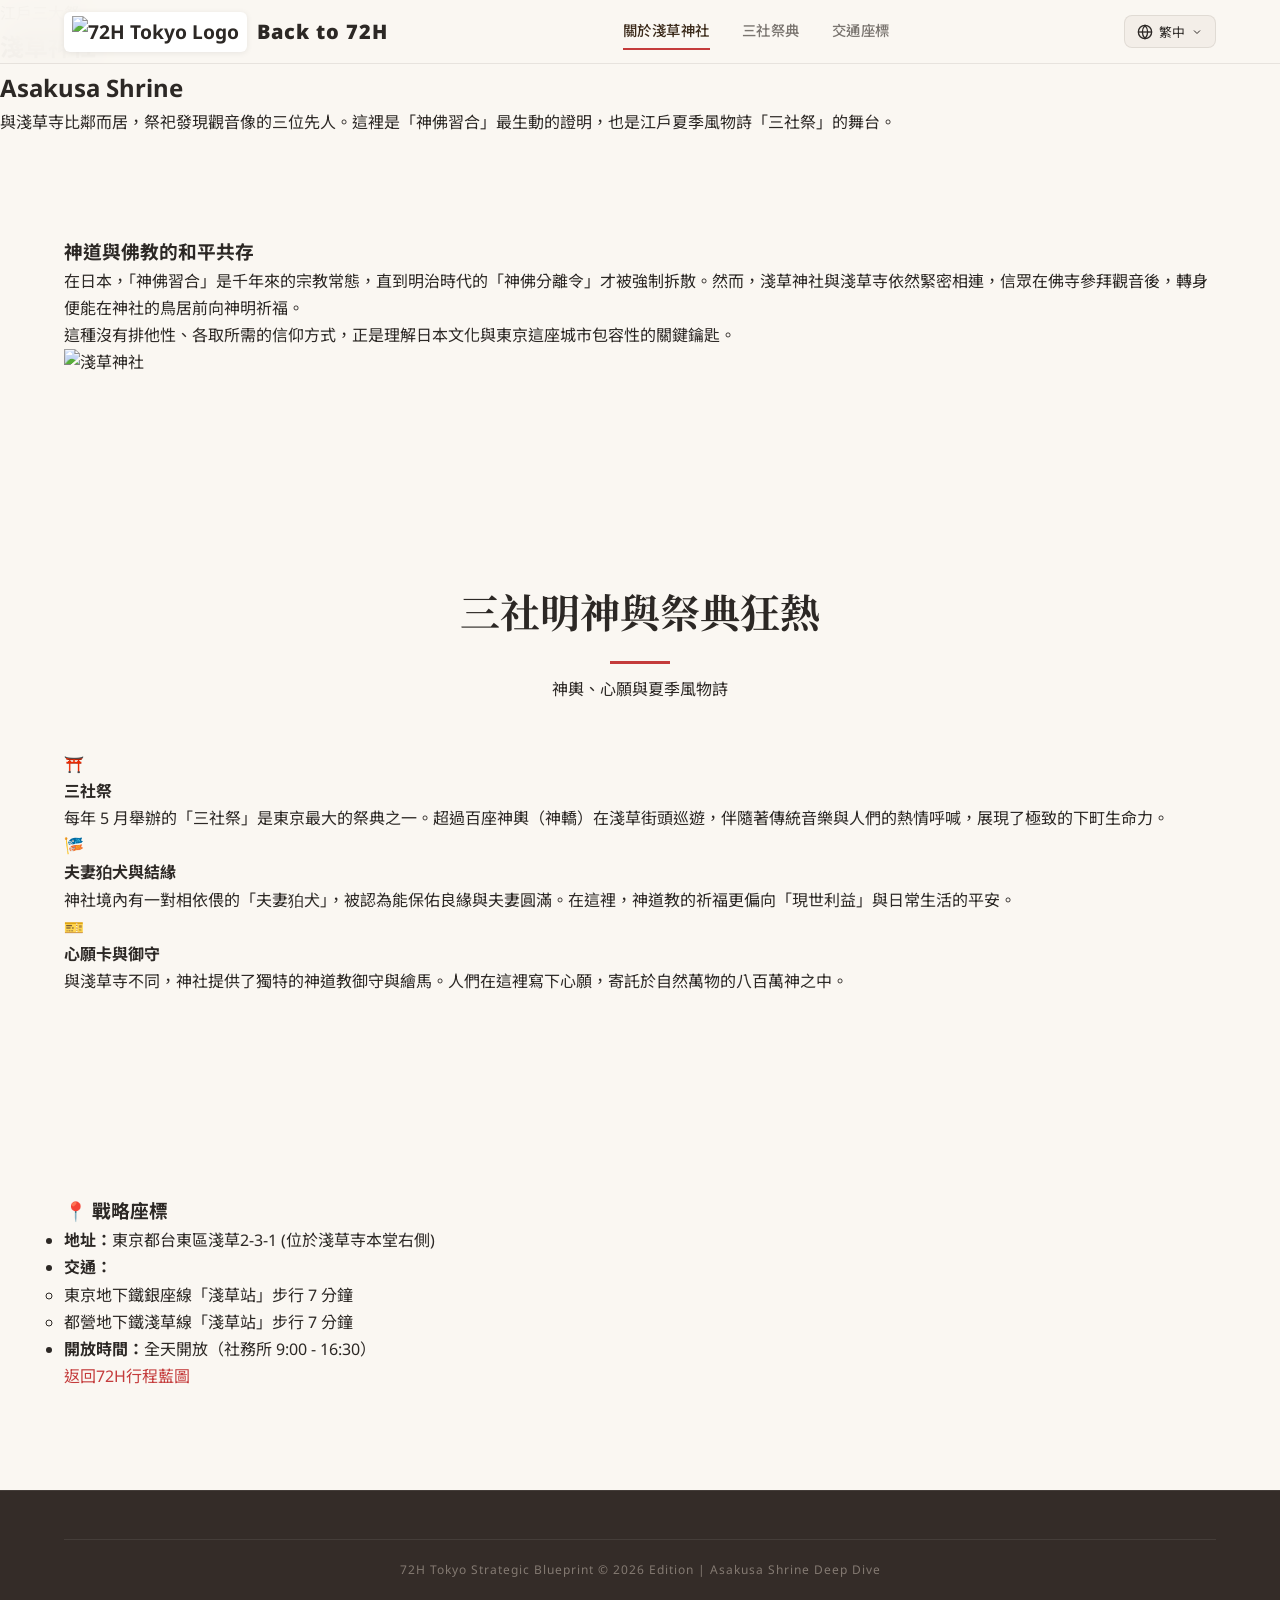
==== commit c331e43b: "Update logo image source in asakusa-shrine.html" ====
--- a/asakusa-shrine.html
+++ b/asakusa-shrine.html
@@ -17,7 +17,7 @@
   <header class="site-header" id="top">
     <div class="header-inner">
       <a href="index.html#sacred-spots" class="logo">
-        <img src="images/mlogo.png" alt="72H Tokyo Logo" class="logo-img">
+        <img src="https://r2.image-upload.app/ptImg/WiTm39TO.png" alt="72H Tokyo Logo" class="logo-img">
         <span class="logo-text" data-i18n="as_back">Back to 72H</span>
       </a>
       <nav class="main-nav" id="mainNav">
@@ -131,4 +131,4 @@
 
   <script src="script.js"></script>
 </body>
-</html>+</html>
--- a/kanda.css
+++ b/kanda.css
@@ -1,325 +1,135 @@
-/* ==========================================
-   Kanda Myojin Deep Dive - Stylesheet
-   Theme: Washi Warm / Vermilion Shrine
-   ========================================== */
+<!DOCTYPE html>
+<html lang="zh-Hant">
+<head>
+  <meta charset="UTF-8">
+  <meta name="viewport" content="width=device-width, initial-scale=1.0">
+  <title data-i18n="kanda_page_title">神田明神 Kanda Myojin | 傳統與科技的交匯</title>
+  <link rel="stylesheet" href="style.css">
+  <link rel="stylesheet" href="kanda.css">
+  <link rel="preconnect" href="https://fonts.googleapis.com">
+  <link rel="preconnect" href="https://fonts.gstatic.com" crossorigin>
+  <link href="https://fonts.googleapis.com/css2?family=Noto+Sans:wght@300;400;500;700;900&family=Noto+Sans+TC:wght@300;400;500;700;900&family=Noto+Serif+TC:wght@400;700;900&display=swap" rel="stylesheet">
+</head>
+<body class="kanda-page">
 
-/* Override root variables for the Kanda page */
-:root {
-  --clr-bg: #FAF7F2;
-  --clr-surface: #FFFFFF;
-  --clr-surface-2: #F3EEE8;
-  --clr-border: rgba(60, 50, 40, 0.1);
-  --clr-text: #2C2825;
-  --clr-text-muted: #7A7570;
-  --clr-accent: #C43B3B;
-  --clr-accent-2: #D95050;
-  --clr-gold: #B8860B;
-  --clr-neon: #C43B3B;
-  --clr-shrine: #C43B3B;
-}
+  <!-- ========== HEADER ========== -->
+  <header class="site-header" id="top">
+    <div class="header-inner">
+      <a href="index.html#sacred-spots" class="logo">
+        <!-- 這裡已更新為您提供的新 Logo 網址 -->
+        <img src="https://r2.image-upload.app/ptImg/WiTm39TO.png" alt="72H Tokyo Logo" class="logo-img">
+        <span class="logo-text" data-i18n="kanda_back">Back to 72H</span>
+      </a>
+      <nav class="main-nav" id="mainNav">
+        <a href="#about" class="nav-link" data-i18n="kanda_nav_about">關於神田</a>
+        <a href="#cyber" class="nav-link" data-i18n="kanda_nav_cyber">賽博御守</a>
+        <a href="#access" class="nav-link" data-i18n="kanda_nav_access">交通座標</a>
+      </nav>
+      <div class="lang-dropdown" id="langDropdown">
+        <button class="lang-btn" id="langBtn" aria-label="Select language" aria-expanded="false">
+          <svg class="lang-icon" viewBox="0 0 24 24" width="16" height="16" fill="none" stroke="currentColor" stroke-width="2"><circle cx="12" cy="12" r="10"/><path d="M2 12h20"/><path d="M12 2a15.3 15.3 0 0 1 4 10 15.3 15.3 0 0 1-4 10 15.3 15.3 0 0 1-4-10A15.3 15.3 0 0 1 12 2z"/></svg>
+          <span class="lang-current">繁中</span>
+          <svg class="lang-chevron" viewBox="0 0 24 24" width="12" height="12" fill="none" stroke="currentColor" stroke-width="2"><polyline points="6 9 12 15 18 9"/></svg>
+        </button>
+        <ul class="lang-menu" id="langMenu">
+          <li><button class="lang-option active" data-lang="zh-Hant">繁體中文</button></li>
+          <li><button class="lang-option" data-lang="zh-Hans">简体中文</button></li>
+          <li><button class="lang-option" data-lang="en">English</button></li>
+          <li><button class="lang-option" data-lang="vi">Tiếng Việt</button></li>
+          <li><button class="lang-option" data-lang="id">Bahasa Indonesia</button></li>
+          <li><button class="lang-option" data-lang="ja">日本語</button></li>
+          <li><button class="lang-option" data-lang="ko">한국어</button></li>
+        </ul>
+      </div>
+      <button class="menu-toggle" id="menuToggle" aria-label="Toggle menu">
+        <span></span><span></span><span></span>
+      </button>
+    </div>
+  </header>
 
-body.kanda-page {
-  background: var(--clr-bg);
-  color: var(--clr-text);
-}
+  <!-- ========== HERO ========== -->
+  <section class="kanda-hero">
+    <div class="kanda-hero-bg"></div>
+    <div class="kanda-hero-content fade-in stagger-1 visible">
+      <div class="kanda-badge" data-i18n="kanda_badge">鎮座1300年</div>
+      <h1 class="kanda-title" data-i18n="kanda_title">神田明神</h1>
+      <h2 class="kanda-subtitle" data-i18n="kanda_subtitle">Kanda Myojin</h2>
+      <p class="kanda-desc" data-i18n="kanda_desc">江戶總鎮守。守護著秋葉原的繁華與科技，這裡不僅是傳統信仰的結界，更是御宅文化與IT產業的精神堡壘。</p>
+    </div>
+  </section>
 
-.kanda-page .site-header {
-  background: rgba(250, 247, 242, 0.95);
-  border-bottom: 1px solid var(--clr-border);
-  box-shadow: 0 1px 8px rgba(0, 0, 0, 0.04);
-}
+  <!-- ========== CONTENT: TRADITION x TECH ========== -->
+  <section class="section kanda-section" id="about">
+    <div class="container">
+      <div class="kanda-grid">
+        <div class="kanda-text-block fade-in stagger-2 visible">
+          <h3 class="kanda-h3" data-i18n="kanda_about_h">跨越千年的江戶總鎮守</h3>
+          <p data-i18n="kanda_about_p1">神田明神擁有近1300年的歷史，是東京地區最重要的神社之一。它不僅是「江戶三大祭」之一的神田祭舉辦地，更因為地處秋葉原（Akihabara）的邊緣，在現代成為了科技與傳統交匯的獨特場所。</p>
+          <p data-i18n="kanda_about_p2">從將軍到平民，再到如今的工程師、動漫迷與企業家，神田明神始終張開雙臂，包容著這座城市每一個時代的「現世祈願」。</p>
+        </div>
+        <div class="kanda-image-block fade-in stagger-3 visible">
+          <img src="https://img.shoplineapp.com/media/image_clips/683176afa80cd6000a34dceb/original.jpg?1748072110" alt="神田明神神社建築" class="kanda-img">
+        </div>
+      </div>
+    </div>
+  </section>
 
-.kanda-page .nav-link {
-  color: var(--clr-text-muted);
-}
-.kanda-page .nav-link:hover {
-  color: var(--clr-accent);
-}
-.kanda-page .nav-link::after {
-  background: var(--clr-accent);
-}
+  <!-- ========== CYBER & OMAMORI ========== -->
+  <section class="section kanda-cyber-section" id="cyber">
+    <div class="container">
+      <h2 class="section-title" data-i18n="kanda_cyber_title">科技與信仰的融合</h2>
+      <p class="section-lead" data-i18n="kanda_cyber_lead">IT情報安全守護、動漫聯名與賽博祈福</p>
+      
+      <div class="cyber-cards">
+        <div class="cyber-card fade-in stagger-1 visible">
+          <div class="cyber-icon">💻</div>
+          <h4 data-i18n="kanda_cyber_1_h">IT情報安全守護御守</h4>
+          <p data-i18n="kanda_cyber_1_p">針對現代社會的特殊需求，神田明神推出了專門保佑電腦不當機、防範病毒與資訊外洩的「IT御守」，是秋葉原工程師們的必備護身符。</p>
+        </div>
+        <div class="cyber-card fade-in stagger-2 visible">
+          <div class="cyber-icon">🌟</div>
+          <h4 data-i18n="kanda_cyber_2_h">動漫聖地巡禮</h4>
+          <p data-i18n="kanda_cyber_2_p">作為《LoveLive!》等知名動漫的取景地，神社境內掛滿了畫著精美動漫角色的「痛繪馬」，展現了八百萬神在現代二次元文化中的驚人包容力。</p>
+        </div>
+        <div class="cyber-card fade-in stagger-3 visible">
+          <div class="cyber-icon">🏢</div>
+          <h4 data-i18n="kanda_cyber_3_h">EDOCCO 文化交流館</h4>
+          <p data-i18n="kanda_cyber_3_p">境內新建的現代化設施，結合了傳統祭典展示、伴手禮商店與咖啡廳，將神道教的文化體驗以更具設計感的方式傳遞給年輕一代。</p>
+        </div>
+      </div>
+    </div>
+  </section>
 
-/* ========== HERO ========== */
-.kanda-hero {
-  position: relative;
-  min-height: 85vh;
-  display: flex;
-  align-items: center;
-  justify-content: center;
-  text-align: center;
-  padding: 100px 24px;
-  overflow: hidden;
-}
+  <!-- ========== ACCESS ========== -->
+  <section class="section kanda-access" id="access">
+    <div class="container">
+      <div class="access-box fade-in stagger-1 visible">
+        <h3 class="kanda-h3" data-i18n="kanda_access_h">戰略座標</h3>
+        <ul class="access-list">
+          <li><strong data-i18n="kanda_access_addr_l">地址：</strong><span data-i18n="kanda_access_addr_v">東京都千代田區外神田2-16-2</span></li>
+          <li><strong data-i18n="kanda_access_trans_l">交通：</strong>
+            <ul>
+              <li data-i18n="kanda_access_trans_1">JR 中央線/總武線「御茶之水站」步行 5 分鐘</li>
+              <li data-i18n="kanda_access_trans_2">JR 山手線/京濱東北線「秋葉原站」步行 7 分鐘</li>
+              <li data-i18n="kanda_access_trans_3">東京地下鐵銀座線「末廣町站」步行 5 分鐘</li>
+            </ul>
+          </li>
+          <li><strong data-i18n="kanda_access_time_l">開放時間：</strong><span data-i18n="kanda_access_time_v">24小時開放（御守授予所 9:00 - 17:00）</span></li>
+        </ul>
+        <a href="index.html#sacred-spots" class="kanda-btn" data-i18n="kanda_btn_back">返回72H行程藍圖</a>
+      </div>
+    </div>
+  </section>
 
-.kanda-hero-bg {
-  position: absolute;
-  top: 0;
-  left: 0;
-  width: 100%;
-  height: 100%;
-  background-image: linear-gradient(to bottom, rgba(250, 247, 242, 0.25) 0%, rgba(250, 247, 242, 0.85) 100%), url('https://img.shoplineapp.com/media/image_clips/683176afa80cd6000a34dceb/original.jpg?1748072110');
-  background-size: cover;
-  background-position: center;
-  z-index: 0;
-  transform: scale(1.05);
-  animation: slowZoom 20s linear infinite alternate;
-}
+  <!-- ========== FOOTER ========== -->
+  <footer class="site-footer">
+    <div class="footer-inner">
+      <div class="footer-bottom">
+        <p data-i18n="kanda_footer">72H Tokyo Strategic Blueprint &copy; 2026 Edition | Kanda Myojin Deep Dive</p>
+      </div>
+    </div>
+  </footer>
 
-@keyframes slowZoom {
-  0% { transform: scale(1.05); }
-  100% { transform: scale(1.1); }
-}
-
-.kanda-hero-content {
-  position: relative;
-  z-index: 1;
-  max-width: 800px;
-}
-
-.kanda-badge {
-  display: inline-block;
-  background: rgba(196, 59, 59, 0.08);
-  border: 1px solid var(--clr-accent);
-  color: var(--clr-accent);
-  padding: 6px 16px;
-  border-radius: 30px;
-  font-size: 0.85rem;
-  letter-spacing: 2px;
-  font-weight: 700;
-  margin-bottom: 24px;
-}
-
-.kanda-title {
-  font-family: var(--font-serif);
-  font-size: clamp(3rem, 8vw, 5.5rem);
-  font-weight: 900;
-  color: var(--clr-text);
-  line-height: 1.1;
-  margin-bottom: 8px;
-}
-
-.kanda-subtitle {
-  font-family: var(--font-sans);
-  font-size: clamp(1.2rem, 3vw, 1.8rem);
-  font-weight: 300;
-  letter-spacing: 6px;
-  color: var(--clr-text-muted);
-  text-transform: uppercase;
-  margin-bottom: 24px;
-}
-
-.kanda-desc {
-  font-size: 1.05rem;
-  color: var(--clr-text-muted);
-  line-height: 1.8;
-  max-width: 600px;
-  margin: 0 auto;
-}
-
-/* ========== GRID CONTENT ========== */
-.kanda-grid {
-  display: grid;
-  grid-template-columns: 1fr 1fr;
-  gap: 40px;
-  align-items: center;
-}
-
-@media (max-width: 768px) {
-  .kanda-grid {
-    grid-template-columns: 1fr;
-  }
-}
-
-.kanda-text-block {
-  padding-right: 20px;
-}
-
-.kanda-h3 {
-  font-family: var(--font-serif);
-  font-size: 1.8rem;
-  font-weight: 700;
-  color: var(--clr-text);
-  margin-bottom: 20px;
-  position: relative;
-  display: inline-block;
-}
-
-.kanda-h3::after {
-  content: '';
-  position: absolute;
-  bottom: -8px;
-  left: 0;
-  width: 40px;
-  height: 3px;
-  background: var(--clr-accent);
-}
-
-.kanda-text-block p {
-  font-size: 1rem;
-  color: var(--clr-text-muted);
-  margin-bottom: 16px;
-  line-height: 1.8;
-  text-align: justify;
-}
-
-.kanda-image-block {
-  position: relative;
-}
-
-.kanda-img {
-  width: 100%;
-  border-radius: 12px;
-  box-shadow: 0 6px 20px rgba(0, 0, 0, 0.08);
-  border: 1px solid var(--clr-border);
-}
-
-.kanda-image-block::before {
-  content: '';
-  position: absolute;
-  top: -15px;
-  left: -15px;
-  width: 100px;
-  height: 100px;
-  border-top: 3px solid var(--clr-accent);
-  border-left: 3px solid var(--clr-accent);
-  z-index: 0;
-}
-
-.kanda-image-block::after {
-  content: '';
-  position: absolute;
-  bottom: -15px;
-  right: -15px;
-  width: 100px;
-  height: 100px;
-  border-bottom: 3px solid var(--clr-gold);
-  border-right: 3px solid var(--clr-gold);
-  z-index: 0;
-}
-
-/* ========== FEATURE CARDS (was Cyber Cards) ========== */
-.kanda-cyber-section {
-  background: var(--clr-surface-2);
-  border-top: 1px solid var(--clr-border);
-  border-bottom: 1px solid var(--clr-border);
-}
-
-.cyber-cards {
-  display: grid;
-  grid-template-columns: repeat(3, 1fr);
-  gap: 24px;
-  margin-top: 40px;
-}
-
-@media (max-width: 900px) {
-  .cyber-cards {
-    grid-template-columns: 1fr;
-  }
-}
-
-.cyber-card {
-  background: var(--clr-surface);
-  border: 1px solid var(--clr-border);
-  border-radius: 12px;
-  padding: 32px 24px;
-  text-align: center;
-  transition: all 0.3s ease;
-  position: relative;
-  overflow: hidden;
-}
-
-.cyber-card::before {
-  content: '';
-  position: absolute;
-  top: 0;
-  left: 0;
-  width: 100%;
-  height: 3px;
-  background: linear-gradient(90deg, var(--clr-accent), var(--clr-gold), #7B5EA7);
-  opacity: 0;
-  transition: opacity 0.3s;
-}
-
-.cyber-card:hover {
-  transform: translateY(-5px);
-  box-shadow: 0 8px 24px rgba(0, 0, 0, 0.06);
-  border-color: var(--clr-accent);
-}
-
-.cyber-card:hover::before {
-  opacity: 1;
-}
-
-.cyber-icon {
-  font-size: 2.5rem;
-  margin-bottom: 16px;
-}
-
-.cyber-card h4 {
-  font-size: 1.1rem;
-  color: var(--clr-text);
-  margin-bottom: 12px;
-  font-family: var(--font-serif);
-}
-
-.cyber-card p {
-  font-size: 0.9rem;
-  color: var(--clr-text-muted);
-  line-height: 1.7;
-}
-
-/* ========== ACCESS ========== */
-.access-box {
-  max-width: 700px;
-  margin: 0 auto;
-  background: var(--clr-surface);
-  border: 1px solid var(--clr-border);
-  border-left: 4px solid var(--clr-accent);
-  border-radius: 12px;
-  padding: 40px;
-  box-shadow: 0 4px 16px rgba(0, 0, 0, 0.04);
-}
-
-.access-list {
-  list-style: none;
-  margin: 24px 0 32px;
-  padding: 0;
-}
-
-.access-list > li {
-  margin-bottom: 16px;
-  font-size: 0.95rem;
-  color: var(--clr-text);
-  line-height: 1.6;
-}
-
-.access-list > li > strong {
-  color: var(--clr-accent);
-}
-
-.access-list ul {
-  list-style: disc;
-  margin-top: 8px;
-  padding-left: 24px;
-  color: var(--clr-text-muted);
-}
-
-.kanda-btn {
-  display: inline-block;
-  padding: 12px 30px;
-  background: transparent;
-  border: 2px solid var(--clr-accent);
-  color: var(--clr-accent);
-  font-weight: 700;
-  border-radius: 30px;
-  text-transform: uppercase;
-  letter-spacing: 1px;
-  font-size: 0.9rem;
-  transition: all 0.3s;
-}
-
-.kanda-btn:hover {
-  background: var(--clr-accent);
-  color: #fff;
-  box-shadow: 0 4px 12px rgba(196, 59, 59, 0.2);
-}
+  <script src="script.js"></script>
+</body>
+</html>
--- a/asakusa-shrine.css
+++ b/asakusa-shrine.css
@@ -1,60 +1,134 @@
-/* ==========================================
-   Asakusa Shrine Deep Dive - Stylesheet
-   Theme: Washi Warm / Shrine Vermilion
-   ========================================== */
+<!DOCTYPE html>
+<html lang="zh-Hant">
+<head>
+  <meta charset="UTF-8">
+  <meta name="viewport" content="width=device-width, initial-scale=1.0">
+  <title data-i18n="as_page_title">淺草神社 Asakusa Shrine | 神佛習合的活歷史</title>
+  <link rel="stylesheet" href="style.css">
+  <link rel="stylesheet" href="kanda.css">
+  <link rel="stylesheet" href="asakusa-shrine.css">
+  <link rel="preconnect" href="https://fonts.googleapis.com">
+  <link rel="preconnect" href="https://fonts.gstatic.com" crossorigin>
+  <link href="https://fonts.googleapis.com/css2?family=Noto+Sans:wght@300;400;500;700;900&family=Noto+Sans+TC:wght@300;400;500;700;900&family=Noto+Serif+TC:wght@400;700;900&display=swap" rel="stylesheet">
+</head>
+<body class="kanda-page as-page">
 
-/* 
-   This page loads style.css -> kanda.css -> asakusa-shrine.css
-   kanda.css already sets Washi Warm base.
-   This file only adds Asakusa Shrine-specific overrides.
-*/
+  <!-- ========== HEADER ========== -->
+  <header class="site-header" id="top">
+    <div class="header-inner">
+      <a href="index.html#sacred-spots" class="logo">
+        <img src="https://r2.image-upload.app/ptImg/WiTm39TO.png" alt="72H Tokyo Logo" class="logo-img">
+        <span class="logo-text" data-i18n="as_back">Back to 72H</span>
+      </a>
+      <nav class="main-nav" id="mainNav">
+        <a href="#about" class="nav-link" data-i18n="as_nav_about">關於淺草神社</a>
+        <a href="#cyber" class="nav-link" data-i18n="as_nav_cyber">三社祭典</a>
+        <a href="#access" class="nav-link" data-i18n="as_nav_access">交通座標</a>
+      </nav>
+      <div class="lang-dropdown" id="langDropdown">
+        <button class="lang-btn" id="langBtn" aria-label="Select language" aria-expanded="false">
+          <svg class="lang-icon" viewBox="0 0 24 24" width="16" height="16" fill="none" stroke="currentColor" stroke-width="2"><circle cx="12" cy="12" r="10"/><path d="M2 12h20"/><path d="M12 2a15.3 15.3 0 0 1 4 10 15.3 15.3 0 0 1-4 10 15.3 15.3 0 0 1-4-10A15.3 15.3 0 0 1 12 2z"/></svg>
+          <span class="lang-current">繁中</span>
+          <svg class="lang-chevron" viewBox="0 0 24 24" width="12" height="12" fill="none" stroke="currentColor" stroke-width="2"><polyline points="6 9 12 15 18 9"/></svg>
+        </button>
+        <ul class="lang-menu" id="langMenu">
+          <li><button class="lang-option active" data-lang="zh-Hant">繁體中文</button></li>
+          <li><button class="lang-option" data-lang="zh-Hans">简体中文</button></li>
+          <li><button class="lang-option" data-lang="en">English</button></li>
+          <li><button class="lang-option" data-lang="vi">Tiếng Việt</button></li>
+          <li><button class="lang-option" data-lang="id">Bahasa Indonesia</button></li>
+          <li><button class="lang-option" data-lang="ja">日本語</button></li>
+          <li><button class="lang-option" data-lang="ko">한국어</button></li>
+        </ul>
+      </div>
+      <button class="menu-toggle" id="menuToggle" aria-label="Toggle menu">
+        <span></span><span></span><span></span>
+      </button>
+    </div>
+  </header>
 
-.as-page .kanda-hero-bg.as-bg {
-  background-image:
-    linear-gradient(to bottom, rgba(250, 247, 242, 0.25) 0%, rgba(250, 247, 242, 0.85) 100%),
-    url('https://e-asakusa.jp/wp-content/uploads/AsakusaJinja1-1024x768.jpg');
-}
+  <!-- ========== HERO ========== -->
+  <section class="kanda-hero">
+    <div class="kanda-hero-bg as-bg"></div>
+    <div class="kanda-hero-content fade-in stagger-1 visible">
+      <div class="kanda-badge" data-i18n="as_badge">江戶三大祭</div>
+      <h1 class="kanda-title" data-i18n="as_title">淺草神社</h1>
+      <h2 class="kanda-subtitle" data-i18n="as_subtitle">Asakusa Shrine</h2>
+      <p class="kanda-desc" data-i18n="as_desc">與淺草寺比鄰而居，祭祀發現觀音像的三位先人。這裡是「神佛習合」最生動的證明，也是江戶夏季風物詩「三社祭」的舞台。</p>
+    </div>
+  </section>
 
-/* Badge - shrine vermilion with warm gold text */
-.as-page .kanda-badge {
-  background: rgba(196, 59, 59, 0.08);
-  border-color: var(--clr-accent);
-  color: var(--clr-accent);
-}
+  <!-- ========== CONTENT: TRADITION x TECH ========== -->
+  <section class="section kanda-section" id="about">
+    <div class="container">
+      <div class="kanda-grid">
+        <div class="kanda-text-block fade-in stagger-2 visible">
+          <h3 class="kanda-h3" data-i18n="as_about_h">神道與佛教的和平共存</h3>
+          <p data-i18n="as_about_p1">在日本，「神佛習合」是千年來的宗教常態，直到明治時代的「神佛分離令」才被強制拆散。然而，淺草神社與淺草寺依然緊密相連，信眾在佛寺參拜觀音後，轉身便能在神社的鳥居前向神明祈福。</p>
+          <p data-i18n="as_about_p2">這種沒有排他性、各取所需的信仰方式，正是理解日本文化與東京這座城市包容性的關鍵鑰匙。</p>
+        </div>
+        <div class="kanda-image-block fade-in stagger-3 visible">
+          <img src="https://e-asakusa.jp/wp-content/uploads/AsakusaJinja1-1024x768.jpg" alt="淺草神社" class="kanda-img">
+        </div>
+      </div>
+    </div>
+  </section>
 
-/* Cards - clean white with warm border */
-.as-page .cyber-card {
-  border-color: var(--clr-border);
-  background: var(--clr-surface);
-}
+  <!-- ========== CYBER & OMAMORI ========== -->
+  <section class="section kanda-cyber-section" id="cyber">
+    <div class="container">
+      <h2 class="section-title" data-i18n="as_exp_title">三社明神與祭典狂熱</h2>
+      <p class="section-lead" data-i18n="as_exp_lead">神輿、心願與夏季風物詩</p>
+      
+      <div class="cyber-cards">
+        <div class="cyber-card fade-in stagger-1 visible">
+          <div class="cyber-icon">⛩️</div>
+          <h4 data-i18n="as_exp_1_h">三社祭</h4>
+          <p data-i18n="as_exp_1_p">每年 5 月舉辦的「三社祭」是東京最大的祭典之一。超過百座神輿（神轎）在淺草街頭巡遊，伴隨著傳統音樂與人們的熱情呼喊，展現了極致的下町生命力。</p>
+        </div>
+        <div class="cyber-card fade-in stagger-2 visible">
+          <div class="cyber-icon">🎏</div>
+          <h4 data-i18n="as_exp_2_h">夫妻狛犬與結緣</h4>
+          <p data-i18n="as_exp_2_p">神社境內有一對相依偎的「夫妻狛犬」，被認為能保佑良緣與夫妻圓滿。在這裡，神道教的祈福更偏向「現世利益」與日常生活的平安。</p>
+        </div>
+        <div class="cyber-card fade-in stagger-3 visible">
+          <div class="cyber-icon">🎫</div>
+          <h4 data-i18n="as_exp_3_h">心願卡與御守</h4>
+          <p data-i18n="as_exp_3_p">與淺草寺不同，神社提供了獨特的神道教御守與繪馬。人們在這裡寫下心願，寄託於自然萬物的八百萬神之中。</p>
+        </div>
+      </div>
+    </div>
+  </section>
 
-/* Hover top-line: vermilion -> gold -> forest green (三社祭 festive feel) */
-.as-page .cyber-card::before {
-  background: linear-gradient(90deg, var(--clr-accent), var(--clr-gold), #3A8A68);
-}
+  <!-- ========== ACCESS ========== -->
+  <section class="section kanda-access" id="access">
+    <div class="container">
+      <div class="access-box fade-in stagger-1 visible">
+        <h3 class="kanda-h3" data-i18n="as_access_h">戰略座標</h3>
+        <ul class="access-list">
+          <li><strong data-i18n="as_access_addr_l">地址：</strong><span data-i18n="as_access_addr_v">東京都台東區淺草2-3-1 (位於淺草寺本堂右側)</span></li>
+          <li><strong data-i18n="as_access_trans_l">交通：</strong>
+            <ul>
+              <li data-i18n="as_access_trans_1">東京地下鐵銀座線「淺草站」步行 7 分鐘</li>
+              <li data-i18n="as_access_trans_2">都營地下鐵淺草線「淺草站」步行 7 分鐘</li>
+            </ul>
+          </li>
+          <li><strong data-i18n="as_access_time_l">開放時間：</strong><span data-i18n="as_access_time_v">全天開放（社務所 9:00 - 16:30）</span></li>
+        </ul>
+        <a href="index.html#sacred-spots" class="kanda-btn" data-i18n="as_btn_back">返回72H行程藍圖</a>
+      </div>
+    </div>
+  </section>
 
-.as-page .cyber-card:hover {
-  box-shadow: 0 8px 24px rgba(0, 0, 0, 0.06);
-  border-color: var(--clr-accent);
-}
+  <!-- ========== FOOTER ========== -->
+  <footer class="site-footer">
+    <div class="footer-inner">
+      <div class="footer-bottom">
+        <p data-i18n="as_footer">72H Tokyo Strategic Blueprint &copy; 2026 Edition | Asakusa Shrine Deep Dive</p>
+      </div>
+    </div>
+  </footer>
 
-.as-page .cyber-icon {
-  text-shadow: none;
-}
-
-/* Access box */
-.as-page .access-box {
-  border-left-color: var(--clr-accent);
-}
-
-/* Return button */
-.as-page .kanda-btn {
-  border-color: var(--clr-accent);
-  color: var(--clr-accent);
-}
-
-.as-page .kanda-btn:hover {
-  background: var(--clr-accent);
-  color: #fff;
-  box-shadow: 0 4px 12px rgba(196, 59, 59, 0.2);
-}
+  <script src="script.js"></script>
+</body>
+</html>
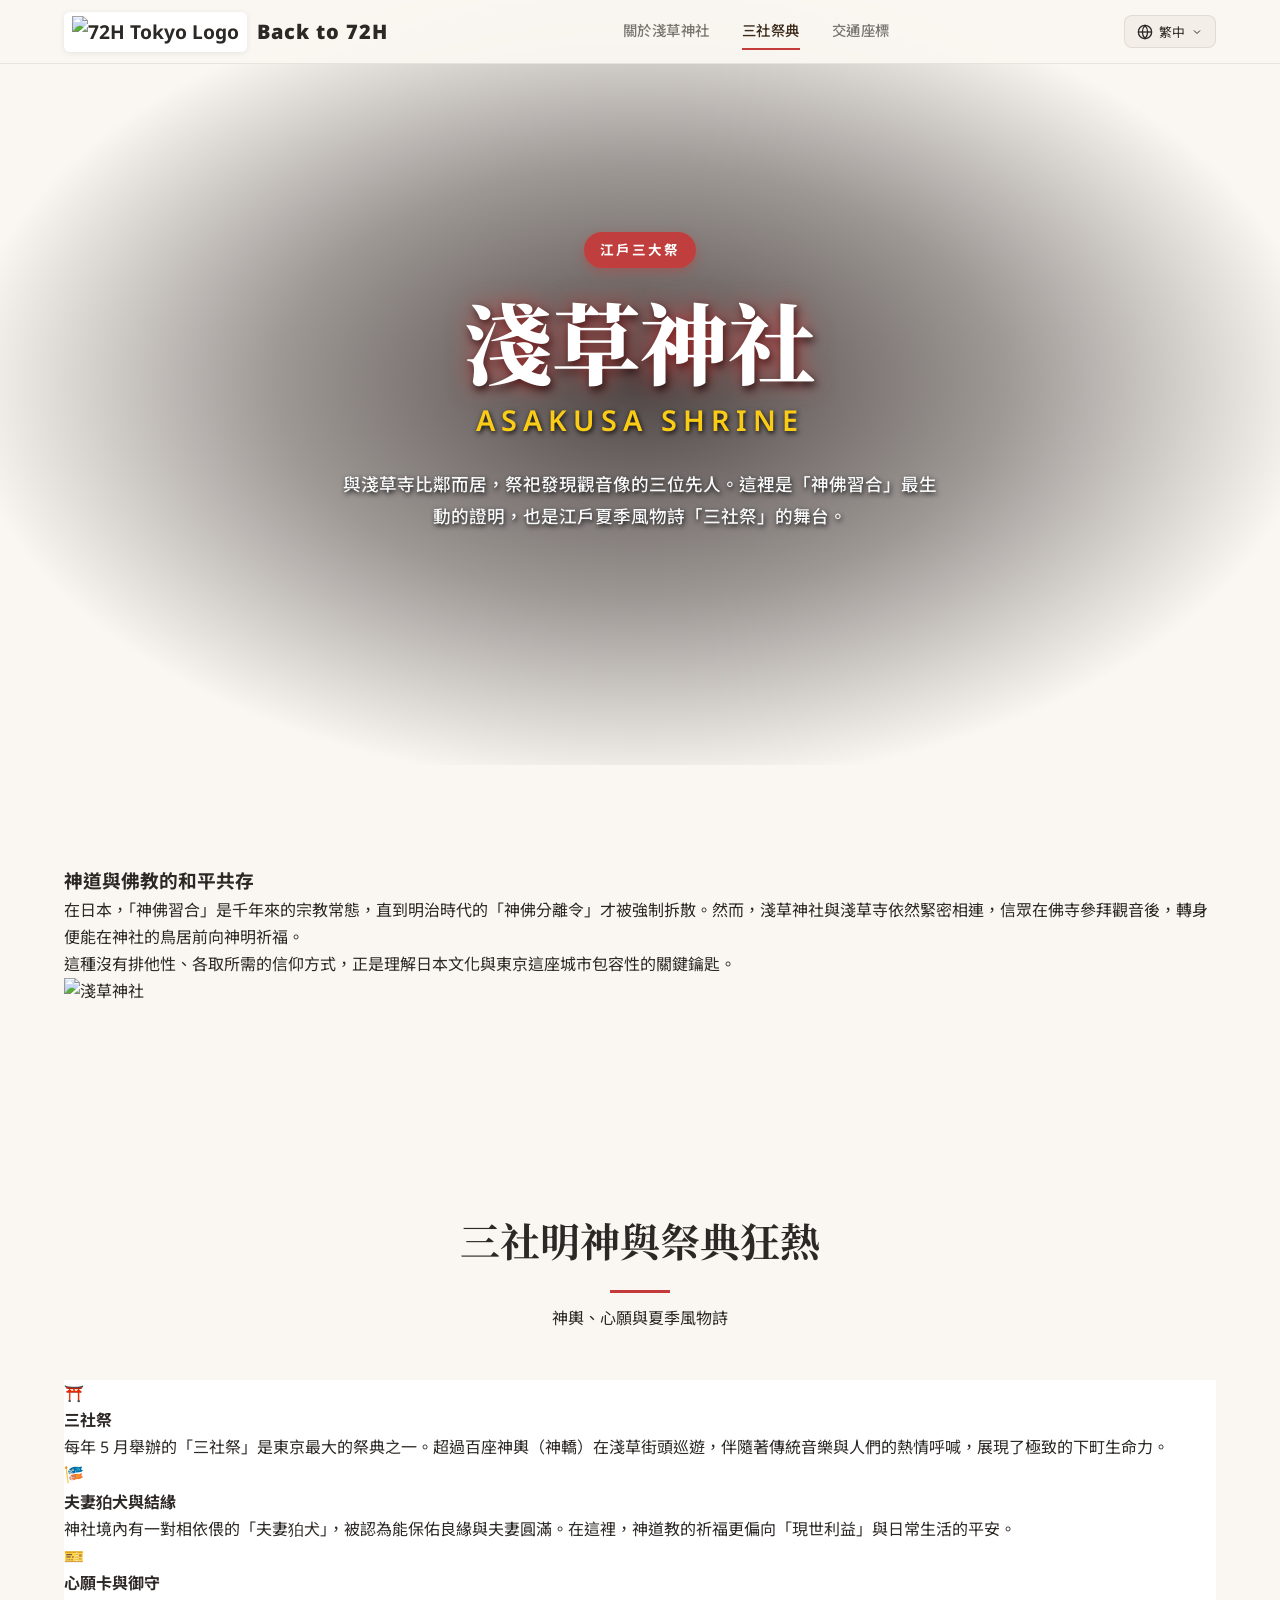
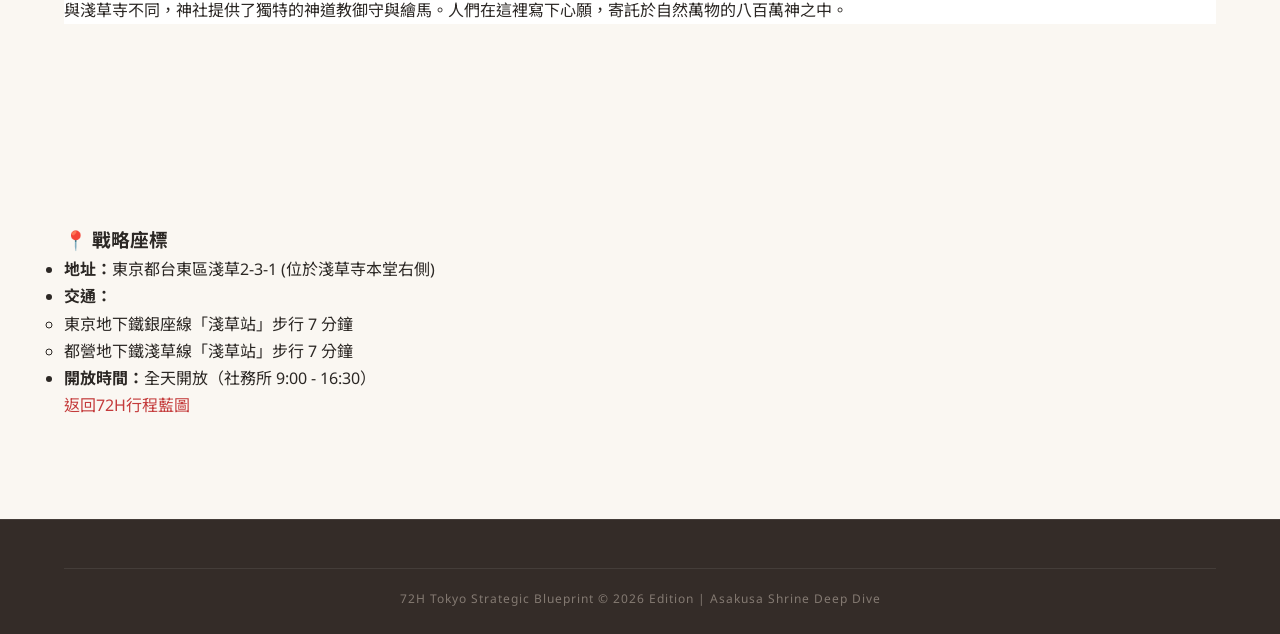
==== commit 47c883ce: "Clean up HTML by removing commented sections Removed commented sections for header, hero, content, c" ====
--- a/asakusa-shrine.html
+++ b/asakusa-shrine.html
@@ -13,11 +13,10 @@
 </head>
 <body class="kanda-page as-page">
 
-  <!-- ========== HEADER ========== -->
   <header class="site-header" id="top">
     <div class="header-inner">
       <a href="index.html#sacred-spots" class="logo">
-        <img src="https://r2.image-upload.app/ptImg/WiTm39TO.png" alt="72H Tokyo Logo" class="logo-img">
+                <img src="https://load.tw/OOJugl" alt="72H Tokyo Logo" class="logo-img">
         <span class="logo-text" data-i18n="as_back">Back to 72H</span>
       </a>
       <nav class="main-nav" id="mainNav">
@@ -47,7 +46,6 @@
     </div>
   </header>
 
-  <!-- ========== HERO ========== -->
   <section class="kanda-hero">
     <div class="kanda-hero-bg as-bg"></div>
     <div class="kanda-hero-content fade-in stagger-1 visible">
@@ -58,7 +56,6 @@
     </div>
   </section>
 
-  <!-- ========== CONTENT: TRADITION x TECH ========== -->
   <section class="section kanda-section" id="about">
     <div class="container">
       <div class="kanda-grid">
@@ -74,7 +71,6 @@
     </div>
   </section>
 
-  <!-- ========== CYBER & OMAMORI ========== -->
   <section class="section kanda-cyber-section" id="cyber">
     <div class="container">
       <h2 class="section-title" data-i18n="as_exp_title">三社明神與祭典狂熱</h2>
@@ -100,7 +96,6 @@
     </div>
   </section>
 
-  <!-- ========== ACCESS ========== -->
   <section class="section kanda-access" id="access">
     <div class="container">
       <div class="access-box fade-in stagger-1 visible">
@@ -120,7 +115,6 @@
     </div>
   </section>
 
-  <!-- ========== FOOTER ========== -->
   <footer class="site-footer">
     <div class="footer-inner">
       <div class="footer-bottom">
--- a/kanda.css
+++ b/kanda.css
@@ -1,135 +1,89 @@
-<!DOCTYPE html>
-<html lang="zh-Hant">
-<head>
-  <meta charset="UTF-8">
-  <meta name="viewport" content="width=device-width, initial-scale=1.0">
-  <title data-i18n="kanda_page_title">神田明神 Kanda Myojin | 傳統與科技的交匯</title>
-  <link rel="stylesheet" href="style.css">
-  <link rel="stylesheet" href="kanda.css">
-  <link rel="preconnect" href="https://fonts.googleapis.com">
-  <link rel="preconnect" href="https://fonts.gstatic.com" crossorigin>
-  <link href="https://fonts.googleapis.com/css2?family=Noto+Sans:wght@300;400;500;700;900&family=Noto+Sans+TC:wght@300;400;500;700;900&family=Noto+Serif+TC:wght@400;700;900&display=swap" rel="stylesheet">
-</head>
-<body class="kanda-page">
+/* ========== HERO (神田專屬：文化與視覺兼得版) ========== */
+.kanda-hero {
+  position: relative;
+  min-height: 85vh;
+  display: flex;
+  align-items: center;
+  justify-content: center;
+  text-align: center;
+  padding: 100px 24px;
+  overflow: hidden;
+}
 
-  <!-- ========== HEADER ========== -->
-  <header class="site-header" id="top">
-    <div class="header-inner">
-      <a href="index.html#sacred-spots" class="logo">
-        <!-- 這裡已更新為您提供的新 Logo 網址 -->
-        <img src="https://r2.image-upload.app/ptImg/WiTm39TO.png" alt="72H Tokyo Logo" class="logo-img">
-        <span class="logo-text" data-i18n="kanda_back">Back to 72H</span>
-      </a>
-      <nav class="main-nav" id="mainNav">
-        <a href="#about" class="nav-link" data-i18n="kanda_nav_about">關於神田</a>
-        <a href="#cyber" class="nav-link" data-i18n="kanda_nav_cyber">賽博御守</a>
-        <a href="#access" class="nav-link" data-i18n="kanda_nav_access">交通座標</a>
-      </nav>
-      <div class="lang-dropdown" id="langDropdown">
-        <button class="lang-btn" id="langBtn" aria-label="Select language" aria-expanded="false">
-          <svg class="lang-icon" viewBox="0 0 24 24" width="16" height="16" fill="none" stroke="currentColor" stroke-width="2"><circle cx="12" cy="12" r="10"/><path d="M2 12h20"/><path d="M12 2a15.3 15.3 0 0 1 4 10 15.3 15.3 0 0 1-4 10 15.3 15.3 0 0 1-4-10A15.3 15.3 0 0 1 12 2z"/></svg>
-          <span class="lang-current">繁中</span>
-          <svg class="lang-chevron" viewBox="0 0 24 24" width="12" height="12" fill="none" stroke="currentColor" stroke-width="2"><polyline points="6 9 12 15 18 9"/></svg>
-        </button>
-        <ul class="lang-menu" id="langMenu">
-          <li><button class="lang-option active" data-lang="zh-Hant">繁體中文</button></li>
-          <li><button class="lang-option" data-lang="zh-Hans">简体中文</button></li>
-          <li><button class="lang-option" data-lang="en">English</button></li>
-          <li><button class="lang-option" data-lang="vi">Tiếng Việt</button></li>
-          <li><button class="lang-option" data-lang="id">Bahasa Indonesia</button></li>
-          <li><button class="lang-option" data-lang="ja">日本語</button></li>
-          <li><button class="lang-option" data-lang="ko">한국어</button></li>
-        </ul>
-      </div>
-      <button class="menu-toggle" id="menuToggle" aria-label="Toggle menu">
-        <span></span><span></span><span></span>
-      </button>
-    </div>
-  </header>
+.kanda-hero-bg {
+  position: absolute;
+  top: 0;
+  left: 0;
+  width: 100%;
+  height: 100%;
+  /* 拿掉全螢幕遮罩，直接顯示原圖，保留建築的明亮與細節 */
+  background-image: url('https://img.shoplineapp.com/media/image_clips/683176afa80cd6000a34dceb/original.jpg?1748072110');
+  background-size: cover;
+  background-position: center;
+  z-index: 0;
+}
 
-  <!-- ========== HERO ========== -->
-  <section class="kanda-hero">
-    <div class="kanda-hero-bg"></div>
-    <div class="kanda-hero-content fade-in stagger-1 visible">
-      <div class="kanda-badge" data-i18n="kanda_badge">鎮座1300年</div>
-      <h1 class="kanda-title" data-i18n="kanda_title">神田明神</h1>
-      <h2 class="kanda-subtitle" data-i18n="kanda_subtitle">Kanda Myojin</h2>
-      <p class="kanda-desc" data-i18n="kanda_desc">江戶總鎮守。守護著秋葉原的繁華與科技，這裡不僅是傳統信仰的結界，更是御宅文化與IT產業的精神堡壘。</p>
-    </div>
-  </section>
+/* 關鍵魔法：只在畫面正中央（文字背後）打上一層柔和的「局部暗色光暈」 */
+.kanda-hero-bg::after {
+  content: '';
+  position: absolute;
+  top: 0; 
+  left: 0; 
+  width: 100%; 
+  height: 100%;
+  /* 橢圓形漸層：中心暗以凸顯文字，邊緣完全透明以展示背景 */
+  background: radial-gradient(ellipse at center, rgba(20, 10, 10, 0.75) 0%, rgba(20, 10, 10, 0.4) 40%, transparent 75%);
+  z-index: 1;
+}
 
-  <!-- ========== CONTENT: TRADITION x TECH ========== -->
-  <section class="section kanda-section" id="about">
-    <div class="container">
-      <div class="kanda-grid">
-        <div class="kanda-text-block fade-in stagger-2 visible">
-          <h3 class="kanda-h3" data-i18n="kanda_about_h">跨越千年的江戶總鎮守</h3>
-          <p data-i18n="kanda_about_p1">神田明神擁有近1300年的歷史，是東京地區最重要的神社之一。它不僅是「江戶三大祭」之一的神田祭舉辦地，更因為地處秋葉原（Akihabara）的邊緣，在現代成為了科技與傳統交匯的獨特場所。</p>
-          <p data-i18n="kanda_about_p2">從將軍到平民，再到如今的工程師、動漫迷與企業家，神田明神始終張開雙臂，包容著這座城市每一個時代的「現世祈願」。</p>
-        </div>
-        <div class="kanda-image-block fade-in stagger-3 visible">
-          <img src="https://img.shoplineapp.com/media/image_clips/683176afa80cd6000a34dceb/original.jpg?1748072110" alt="神田明神神社建築" class="kanda-img">
-        </div>
-      </div>
-    </div>
-  </section>
+.kanda-hero-content {
+  position: relative;
+  z-index: 2; /* 確保內容在光暈之上 */
+  max-width: 800px;
+  padding: 20px;
+}
 
-  <!-- ========== CYBER & OMAMORI ========== -->
-  <section class="section kanda-cyber-section" id="cyber">
-    <div class="container">
-      <h2 class="section-title" data-i18n="kanda_cyber_title">科技與信仰的融合</h2>
-      <p class="section-lead" data-i18n="kanda_cyber_lead">IT情報安全守護、動漫聯名與賽博祈福</p>
-      
-      <div class="cyber-cards">
-        <div class="cyber-card fade-in stagger-1 visible">
-          <div class="cyber-icon">💻</div>
-          <h4 data-i18n="kanda_cyber_1_h">IT情報安全守護御守</h4>
-          <p data-i18n="kanda_cyber_1_p">針對現代社會的特殊需求，神田明神推出了專門保佑電腦不當機、防範病毒與資訊外洩的「IT御守」，是秋葉原工程師們的必備護身符。</p>
-        </div>
-        <div class="cyber-card fade-in stagger-2 visible">
-          <div class="cyber-icon">🌟</div>
-          <h4 data-i18n="kanda_cyber_2_h">動漫聖地巡禮</h4>
-          <p data-i18n="kanda_cyber_2_p">作為《LoveLive!》等知名動漫的取景地，神社境內掛滿了畫著精美動漫角色的「痛繪馬」，展現了八百萬神在現代二次元文化中的驚人包容力。</p>
-        </div>
-        <div class="cyber-card fade-in stagger-3 visible">
-          <div class="cyber-icon">🏢</div>
-          <h4 data-i18n="kanda_cyber_3_h">EDOCCO 文化交流館</h4>
-          <p data-i18n="kanda_cyber_3_p">境內新建的現代化設施，結合了傳統祭典展示、伴手禮商店與咖啡廳，將神道教的文化體驗以更具設計感的方式傳遞給年輕一代。</p>
-        </div>
-      </div>
-    </div>
-  </section>
+.kanda-badge {
+  display: inline-block;
+  background: rgba(196, 59, 59, 0.95); /* 神社經典朱紅色 */
+  color: #fff;
+  padding: 6px 16px;
+  border-radius: 30px;
+  font-size: 0.85rem;
+  letter-spacing: 2px;
+  font-weight: 700;
+  margin-bottom: 24px;
+  box-shadow: 0 4px 12px rgba(196, 59, 59, 0.4);
+}
 
-  <!-- ========== ACCESS ========== -->
-  <section class="section kanda-access" id="access">
-    <div class="container">
-      <div class="access-box fade-in stagger-1 visible">
-        <h3 class="kanda-h3" data-i18n="kanda_access_h">戰略座標</h3>
-        <ul class="access-list">
-          <li><strong data-i18n="kanda_access_addr_l">地址：</strong><span data-i18n="kanda_access_addr_v">東京都千代田區外神田2-16-2</span></li>
-          <li><strong data-i18n="kanda_access_trans_l">交通：</strong>
-            <ul>
-              <li data-i18n="kanda_access_trans_1">JR 中央線/總武線「御茶之水站」步行 5 分鐘</li>
-              <li data-i18n="kanda_access_trans_2">JR 山手線/京濱東北線「秋葉原站」步行 7 分鐘</li>
-              <li data-i18n="kanda_access_trans_3">東京地下鐵銀座線「末廣町站」步行 5 分鐘</li>
-            </ul>
-          </li>
-          <li><strong data-i18n="kanda_access_time_l">開放時間：</strong><span data-i18n="kanda_access_time_v">24小時開放（御守授予所 9:00 - 17:00）</span></li>
-        </ul>
-        <a href="index.html#sacred-spots" class="kanda-btn" data-i18n="kanda_btn_back">返回72H行程藍圖</a>
-      </div>
-    </div>
-  </section>
+.kanda-title {
+  font-family: var(--font-serif);
+  font-size: clamp(3rem, 8vw, 5.5rem);
+  font-weight: 900;
+  color: #FFFFFF;
+  line-height: 1.1;
+  margin-bottom: 8px;
+  /* 多層陰影：底層深色確保立體感，表層朱紅色光暈帶出秋葉原x神社的賽博感 */
+  text-shadow: 0 0 24px rgba(196, 59, 59, 0.9), 2px 4px 8px rgba(0, 0, 0, 0.9);
+}
 
-  <!-- ========== FOOTER ========== -->
-  <footer class="site-footer">
-    <div class="footer-inner">
-      <div class="footer-bottom">
-        <p data-i18n="kanda_footer">72H Tokyo Strategic Blueprint &copy; 2026 Edition | Kanda Myojin Deep Dive</p>
-      </div>
-    </div>
-  </footer>
+.kanda-subtitle {
+  font-family: var(--font-sans);
+  font-size: clamp(1.2rem, 3vw, 1.8rem);
+  font-weight: 600;
+  letter-spacing: 6px;
+  color: #FACC15; /* 傳統金箔色，在深色背景上極度吸睛 */
+  text-transform: uppercase;
+  margin-bottom: 24px;
+  text-shadow: 1px 2px 5px rgba(0, 0, 0, 0.9);
+}
 
-  <script src="script.js"></script>
-</body>
-</html>
+.kanda-desc {
+  font-size: 1.1rem;
+  font-weight: 500;
+  color: #F8F9FA;
+  line-height: 1.8;
+  max-width: 600px;
+  margin: 0 auto;
+  text-shadow: 1px 2px 5px rgba(0, 0, 0, 0.9); /* 加上銳利的黑色背影讓小字清晰 */
+}
--- a/asakusa-shrine.css
+++ b/asakusa-shrine.css
@@ -1,134 +1,57 @@
-<!DOCTYPE html>
-<html lang="zh-Hant">
-<head>
-  <meta charset="UTF-8">
-  <meta name="viewport" content="width=device-width, initial-scale=1.0">
-  <title data-i18n="as_page_title">淺草神社 Asakusa Shrine | 神佛習合的活歷史</title>
-  <link rel="stylesheet" href="style.css">
-  <link rel="stylesheet" href="kanda.css">
-  <link rel="stylesheet" href="asakusa-shrine.css">
-  <link rel="preconnect" href="https://fonts.googleapis.com">
-  <link rel="preconnect" href="https://fonts.gstatic.com" crossorigin>
-  <link href="https://fonts.googleapis.com/css2?family=Noto+Sans:wght@300;400;500;700;900&family=Noto+Sans+TC:wght@300;400;500;700;900&family=Noto+Serif+TC:wght@400;700;900&display=swap" rel="stylesheet">
-</head>
-<body class="kanda-page as-page">
+/* ==========================================
+   Asakusa Shrine Deep Dive - Stylesheet
+   Theme: Washi Warm / Shrine Vermilion
+   ========================================== */
 
-  <!-- ========== HEADER ========== -->
-  <header class="site-header" id="top">
-    <div class="header-inner">
-      <a href="index.html#sacred-spots" class="logo">
-        <img src="https://r2.image-upload.app/ptImg/WiTm39TO.png" alt="72H Tokyo Logo" class="logo-img">
-        <span class="logo-text" data-i18n="as_back">Back to 72H</span>
-      </a>
-      <nav class="main-nav" id="mainNav">
-        <a href="#about" class="nav-link" data-i18n="as_nav_about">關於淺草神社</a>
-        <a href="#cyber" class="nav-link" data-i18n="as_nav_cyber">三社祭典</a>
-        <a href="#access" class="nav-link" data-i18n="as_nav_access">交通座標</a>
-      </nav>
-      <div class="lang-dropdown" id="langDropdown">
-        <button class="lang-btn" id="langBtn" aria-label="Select language" aria-expanded="false">
-          <svg class="lang-icon" viewBox="0 0 24 24" width="16" height="16" fill="none" stroke="currentColor" stroke-width="2"><circle cx="12" cy="12" r="10"/><path d="M2 12h20"/><path d="M12 2a15.3 15.3 0 0 1 4 10 15.3 15.3 0 0 1-4 10 15.3 15.3 0 0 1-4-10A15.3 15.3 0 0 1 12 2z"/></svg>
-          <span class="lang-current">繁中</span>
-          <svg class="lang-chevron" viewBox="0 0 24 24" width="12" height="12" fill="none" stroke="currentColor" stroke-width="2"><polyline points="6 9 12 15 18 9"/></svg>
-        </button>
-        <ul class="lang-menu" id="langMenu">
-          <li><button class="lang-option active" data-lang="zh-Hant">繁體中文</button></li>
-          <li><button class="lang-option" data-lang="zh-Hans">简体中文</button></li>
-          <li><button class="lang-option" data-lang="en">English</button></li>
-          <li><button class="lang-option" data-lang="vi">Tiếng Việt</button></li>
-          <li><button class="lang-option" data-lang="id">Bahasa Indonesia</button></li>
-          <li><button class="lang-option" data-lang="ja">日本語</button></li>
-          <li><button class="lang-option" data-lang="ko">한국어</button></li>
-        </ul>
-      </div>
-      <button class="menu-toggle" id="menuToggle" aria-label="Toggle menu">
-        <span></span><span></span><span></span>
-      </button>
-    </div>
-  </header>
+/* 暴力鎮壓 kanda.css，絕對只顯示淺草神社的圖片！ */
+body.as-page .kanda-hero-bg,
+.as-page .kanda-hero-bg.as-bg {
+  background-image: url('https://e-asakusa.jp/wp-content/uploads/AsakusaJinja1-1024x768.jpg') !important;
+  background-size: cover !important;
+  background-position: center !important;
+}
 
-  <!-- ========== HERO ========== -->
-  <section class="kanda-hero">
-    <div class="kanda-hero-bg as-bg"></div>
-    <div class="kanda-hero-content fade-in stagger-1 visible">
-      <div class="kanda-badge" data-i18n="as_badge">江戶三大祭</div>
-      <h1 class="kanda-title" data-i18n="as_title">淺草神社</h1>
-      <h2 class="kanda-subtitle" data-i18n="as_subtitle">Asakusa Shrine</h2>
-      <p class="kanda-desc" data-i18n="as_desc">與淺草寺比鄰而居，祭祀發現觀音像的三位先人。這裡是「神佛習合」最生動的證明，也是江戶夏季風物詩「三社祭」的舞台。</p>
-    </div>
-  </section>
+/* Badge - 同步高對比度的實體朱紅色，確保在任何背景下都清晰 */
+.as-page .kanda-badge {
+  background: rgba(196, 59, 59, 0.95) !important;
+  border-color: var(--clr-accent) !important;
+  color: #fff !important;
+  box-shadow: 0 4px 12px rgba(196, 59, 59, 0.4) !important;
+}
 
-  <!-- ========== CONTENT: TRADITION x TECH ========== -->
-  <section class="section kanda-section" id="about">
-    <div class="container">
-      <div class="kanda-grid">
-        <div class="kanda-text-block fade-in stagger-2 visible">
-          <h3 class="kanda-h3" data-i18n="as_about_h">神道與佛教的和平共存</h3>
-          <p data-i18n="as_about_p1">在日本，「神佛習合」是千年來的宗教常態，直到明治時代的「神佛分離令」才被強制拆散。然而，淺草神社與淺草寺依然緊密相連，信眾在佛寺參拜觀音後，轉身便能在神社的鳥居前向神明祈福。</p>
-          <p data-i18n="as_about_p2">這種沒有排他性、各取所需的信仰方式，正是理解日本文化與東京這座城市包容性的關鍵鑰匙。</p>
-        </div>
-        <div class="kanda-image-block fade-in stagger-3 visible">
-          <img src="https://e-asakusa.jp/wp-content/uploads/AsakusaJinja1-1024x768.jpg" alt="淺草神社" class="kanda-img">
-        </div>
-      </div>
-    </div>
-  </section>
+/* Cards - clean white with warm border */
+.as-page .cyber-card {
+  border-color: var(--clr-border);
+  background: var(--clr-surface);
+}
 
-  <!-- ========== CYBER & OMAMORI ========== -->
-  <section class="section kanda-cyber-section" id="cyber">
-    <div class="container">
-      <h2 class="section-title" data-i18n="as_exp_title">三社明神與祭典狂熱</h2>
-      <p class="section-lead" data-i18n="as_exp_lead">神輿、心願與夏季風物詩</p>
-      
-      <div class="cyber-cards">
-        <div class="cyber-card fade-in stagger-1 visible">
-          <div class="cyber-icon">⛩️</div>
-          <h4 data-i18n="as_exp_1_h">三社祭</h4>
-          <p data-i18n="as_exp_1_p">每年 5 月舉辦的「三社祭」是東京最大的祭典之一。超過百座神輿（神轎）在淺草街頭巡遊，伴隨著傳統音樂與人們的熱情呼喊，展現了極致的下町生命力。</p>
-        </div>
-        <div class="cyber-card fade-in stagger-2 visible">
-          <div class="cyber-icon">🎏</div>
-          <h4 data-i18n="as_exp_2_h">夫妻狛犬與結緣</h4>
-          <p data-i18n="as_exp_2_p">神社境內有一對相依偎的「夫妻狛犬」，被認為能保佑良緣與夫妻圓滿。在這裡，神道教的祈福更偏向「現世利益」與日常生活的平安。</p>
-        </div>
-        <div class="cyber-card fade-in stagger-3 visible">
-          <div class="cyber-icon">🎫</div>
-          <h4 data-i18n="as_exp_3_h">心願卡與御守</h4>
-          <p data-i18n="as_exp_3_p">與淺草寺不同，神社提供了獨特的神道教御守與繪馬。人們在這裡寫下心願，寄託於自然萬物的八百萬神之中。</p>
-        </div>
-      </div>
-    </div>
-  </section>
+/* Hover top-line: vermilion -> gold -> forest green (三社祭 festive feel) */
+.as-page .cyber-card::before {
+  background: linear-gradient(90deg, var(--clr-accent), var(--clr-gold), #3A8A68);
+}
 
-  <!-- ========== ACCESS ========== -->
-  <section class="section kanda-access" id="access">
-    <div class="container">
-      <div class="access-box fade-in stagger-1 visible">
-        <h3 class="kanda-h3" data-i18n="as_access_h">戰略座標</h3>
-        <ul class="access-list">
-          <li><strong data-i18n="as_access_addr_l">地址：</strong><span data-i18n="as_access_addr_v">東京都台東區淺草2-3-1 (位於淺草寺本堂右側)</span></li>
-          <li><strong data-i18n="as_access_trans_l">交通：</strong>
-            <ul>
-              <li data-i18n="as_access_trans_1">東京地下鐵銀座線「淺草站」步行 7 分鐘</li>
-              <li data-i18n="as_access_trans_2">都營地下鐵淺草線「淺草站」步行 7 分鐘</li>
-            </ul>
-          </li>
-          <li><strong data-i18n="as_access_time_l">開放時間：</strong><span data-i18n="as_access_time_v">全天開放（社務所 9:00 - 16:30）</span></li>
-        </ul>
-        <a href="index.html#sacred-spots" class="kanda-btn" data-i18n="as_btn_back">返回72H行程藍圖</a>
-      </div>
-    </div>
-  </section>
+.as-page .cyber-card:hover {
+  box-shadow: 0 8px 24px rgba(0, 0, 0, 0.06);
+  border-color: var(--clr-accent);
+}
 
-  <!-- ========== FOOTER ========== -->
-  <footer class="site-footer">
-    <div class="footer-inner">
-      <div class="footer-bottom">
-        <p data-i18n="as_footer">72H Tokyo Strategic Blueprint &copy; 2026 Edition | Asakusa Shrine Deep Dive</p>
-      </div>
-    </div>
-  </footer>
+.as-page .cyber-icon {
+  text-shadow: none;
+}
 
-  <script src="script.js"></script>
-</body>
-</html>
+/* Access box */
+.as-page .access-box {
+  border-left-color: var(--clr-accent);
+}
+
+/* Return button */
+.as-page .kanda-btn {
+  border-color: var(--clr-accent);
+  color: var(--clr-accent);
+}
+
+.as-page .kanda-btn:hover {
+  background: var(--clr-accent);
+  color: #fff;
+  box-shadow: 0 4px 12px rgba(196, 59, 59, 0.2);
+}
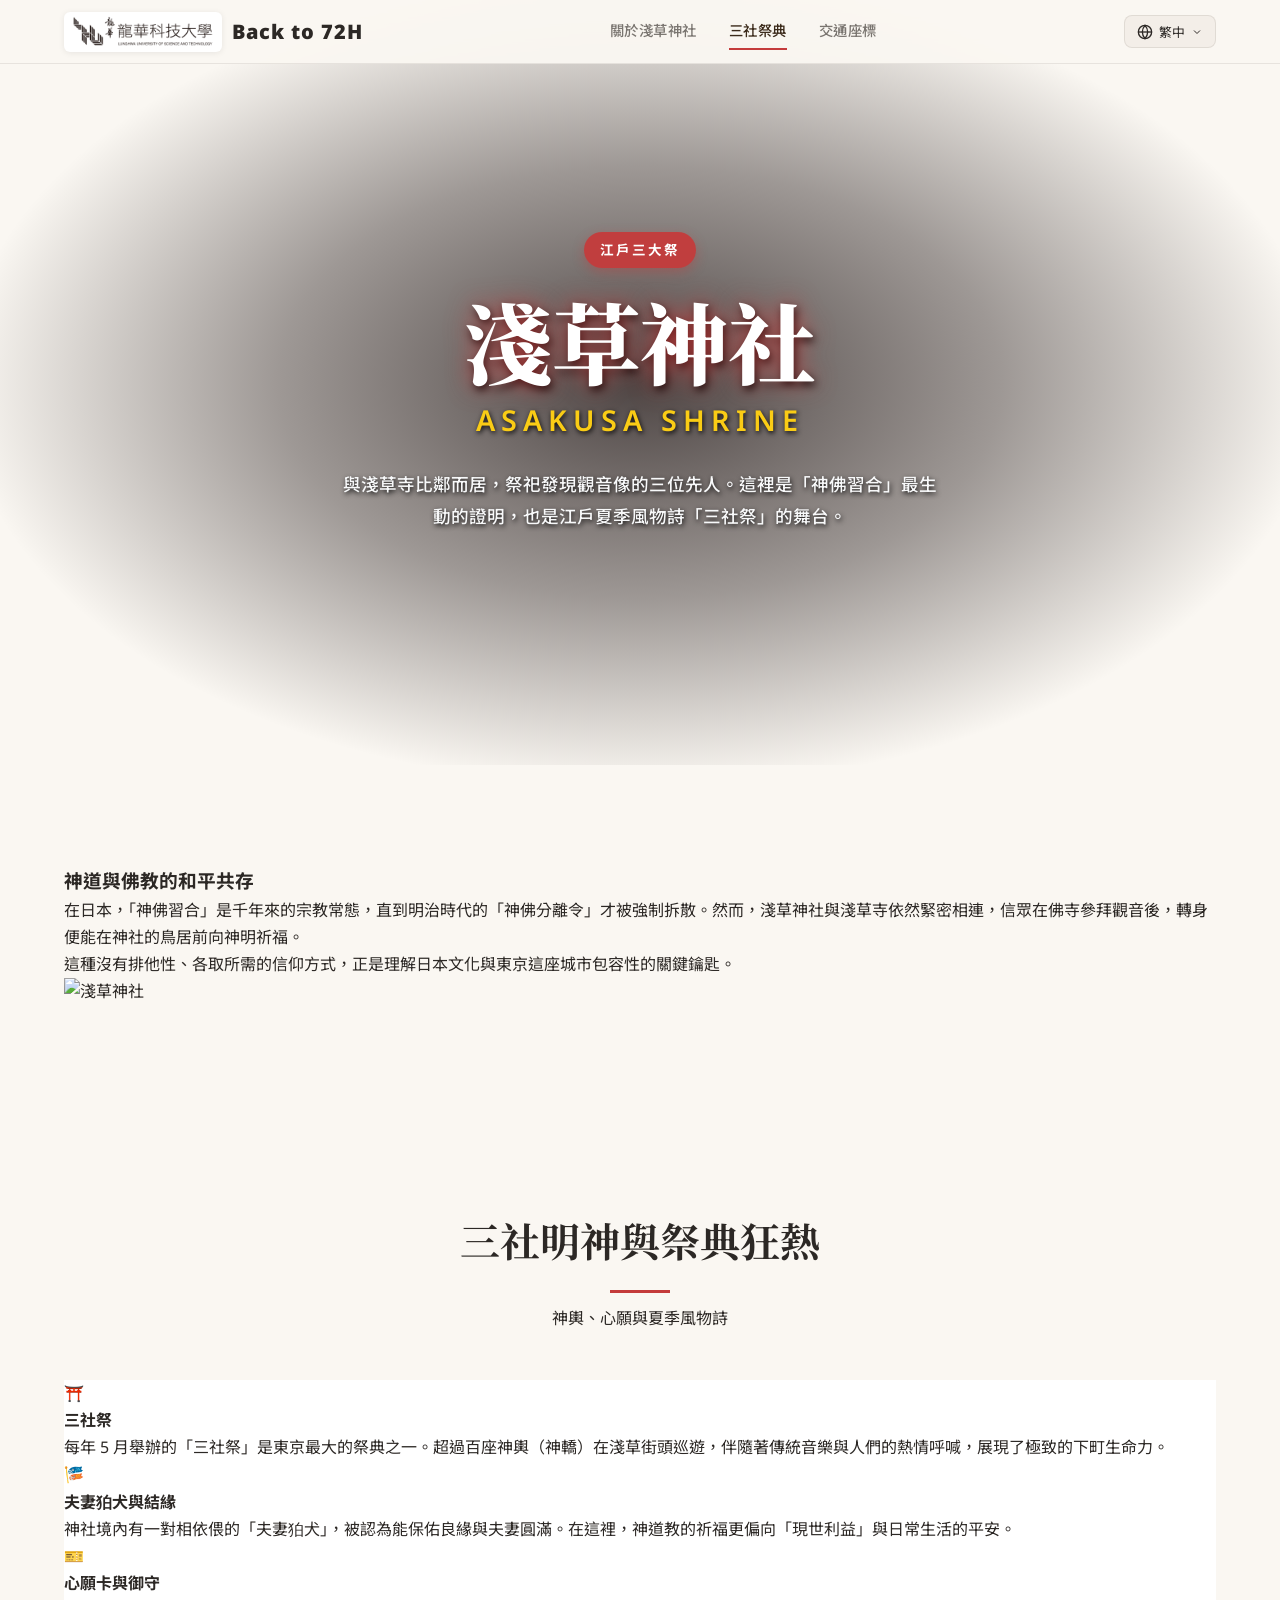
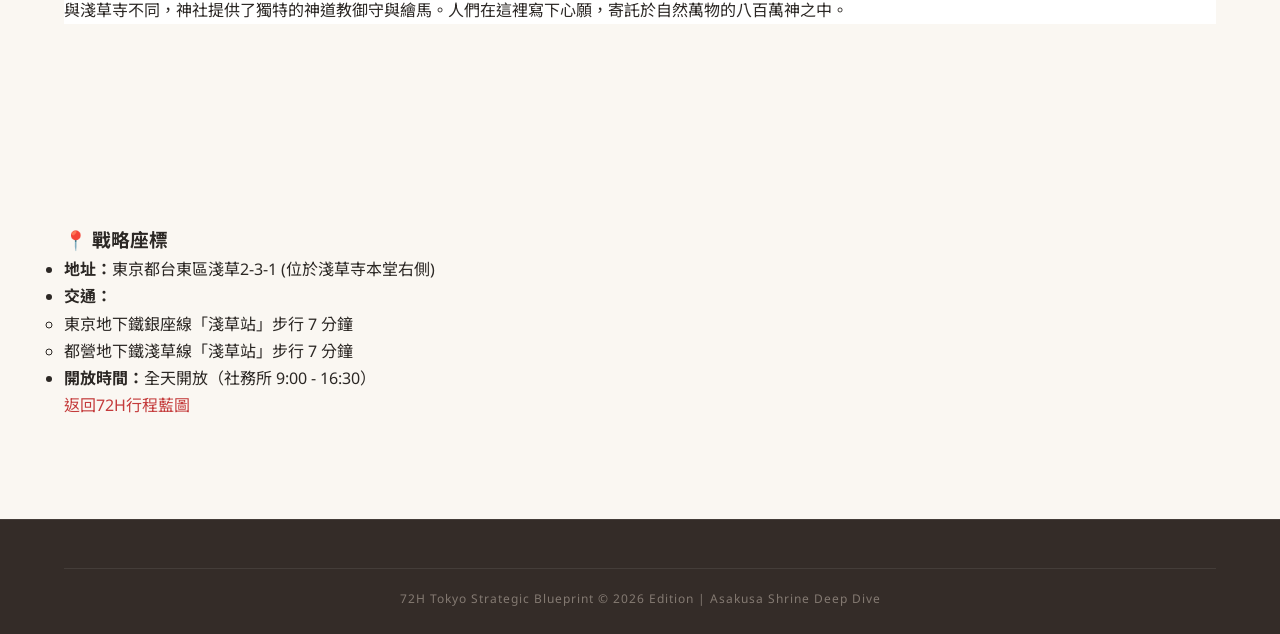
==== commit 68d630f6: "Replace logo image source in header" ====
--- a/asakusa-shrine.html
+++ b/asakusa-shrine.html
@@ -16,7 +16,7 @@
   <header class="site-header" id="top">
     <div class="header-inner">
       <a href="index.html#sacred-spots" class="logo">
-                <img src="https://load.tw/OOJugl" alt="72H Tokyo Logo" class="logo-img">
+                <img src="mlogo.png" alt="72H Tokyo Logo" class="logo-img">
         <span class="logo-text" data-i18n="as_back">Back to 72H</span>
       </a>
       <nav class="main-nav" id="mainNav">
@@ -41,7 +41,7 @@
         </ul>
       </div>
       <button class="menu-toggle" id="menuToggle" aria-label="Toggle menu">
-        <span></span><span></span><span></span>
+      <span></span><span></span><span></span>
       </button>
     </div>
   </header>
@@ -82,7 +82,7 @@
           <h4 data-i18n="as_exp_1_h">三社祭</h4>
           <p data-i18n="as_exp_1_p">每年 5 月舉辦的「三社祭」是東京最大的祭典之一。超過百座神輿（神轎）在淺草街頭巡遊，伴隨著傳統音樂與人們的熱情呼喊，展現了極致的下町生命力。</p>
         </div>
-        <div class="cyber-card fade-in stagger-2 visible">
+       <div class="cyber-card fade-in stagger-2 visible">
           <div class="cyber-icon">🎏</div>
           <h4 data-i18n="as_exp_2_h">夫妻狛犬與結緣</h4>
           <p data-i18n="as_exp_2_p">神社境內有一對相依偎的「夫妻狛犬」，被認為能保佑良緣與夫妻圓滿。在這裡，神道教的祈福更偏向「現世利益」與日常生活的平安。</p>
